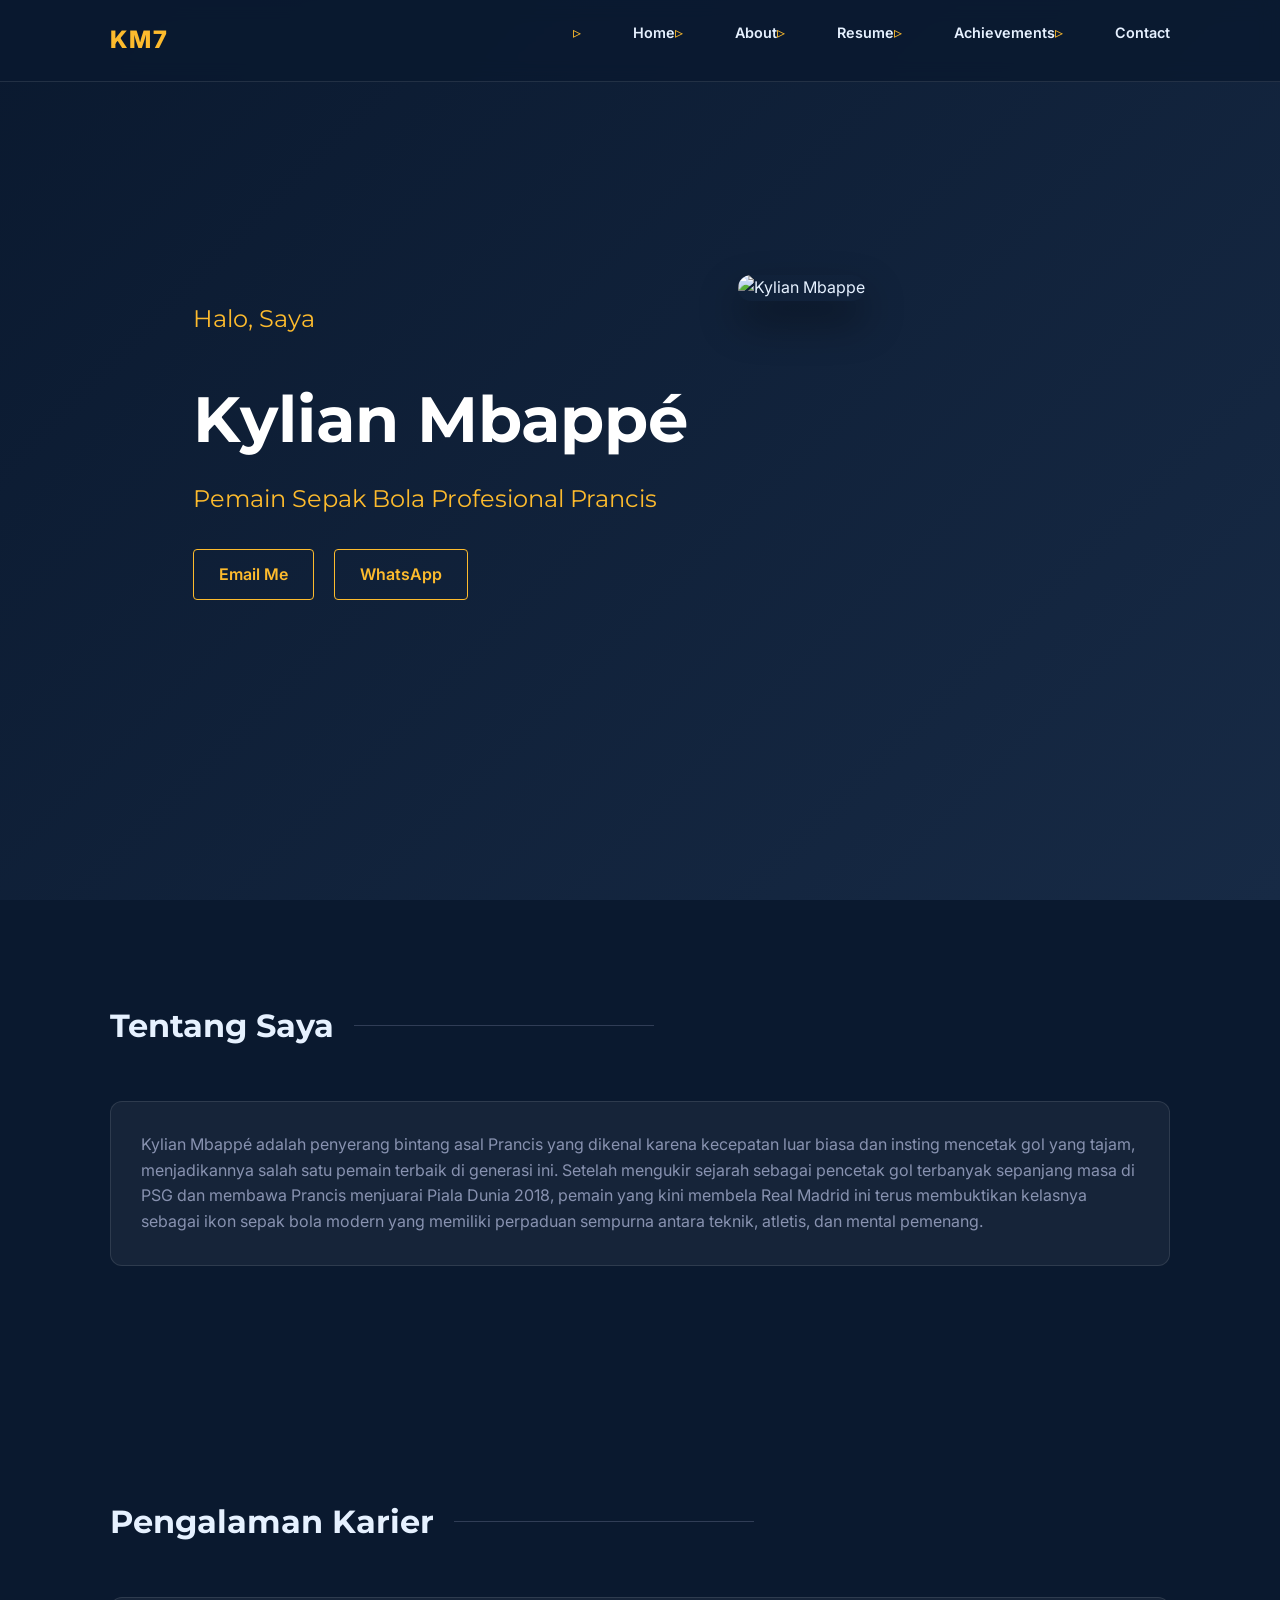
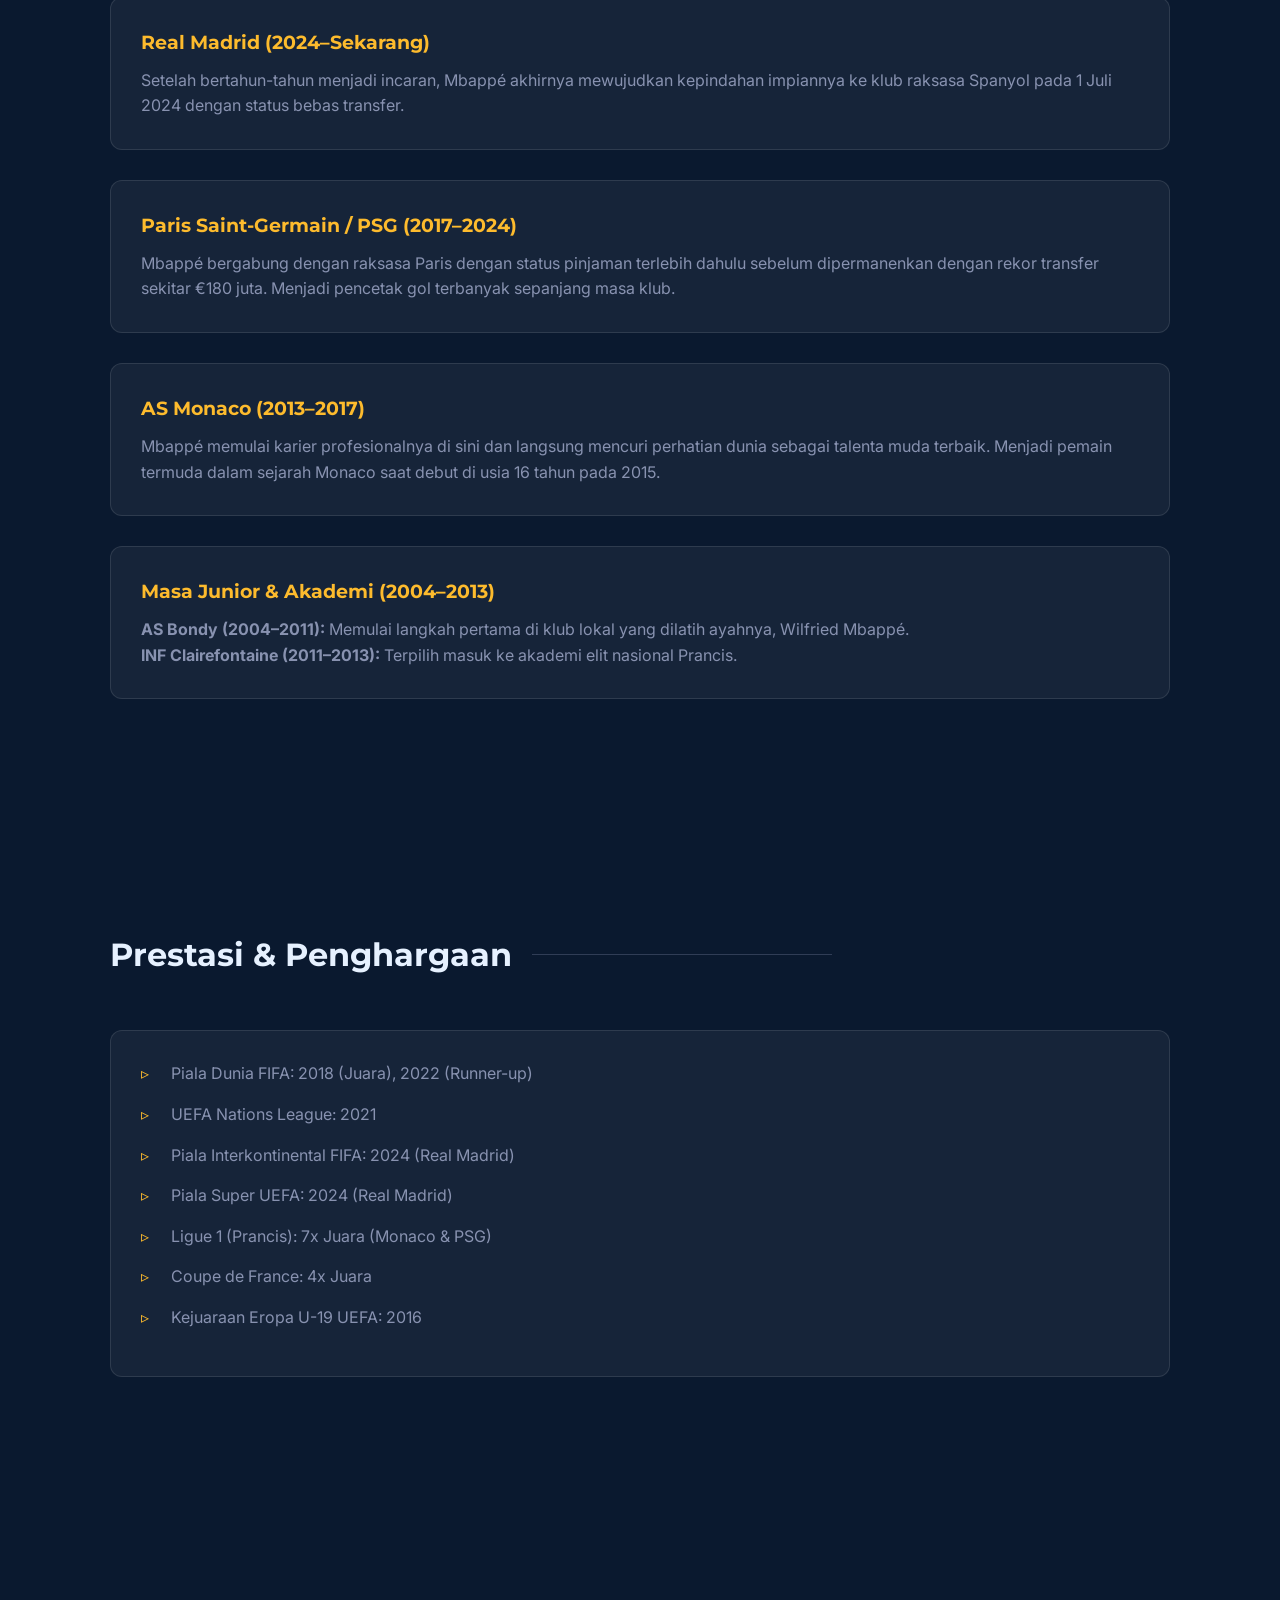
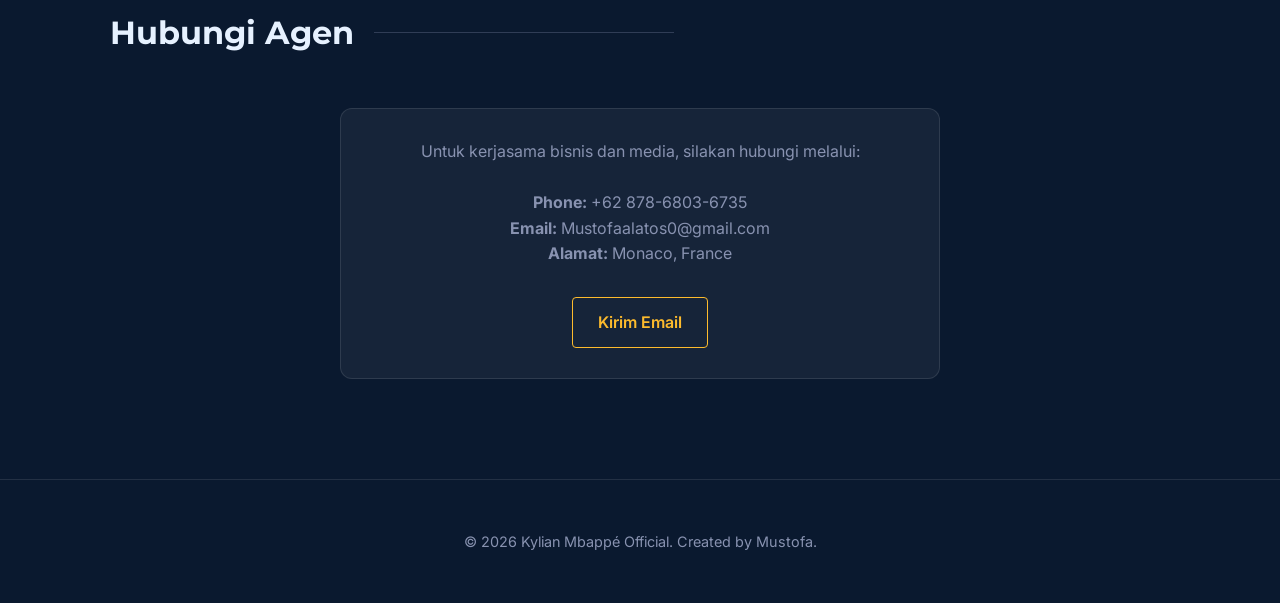
==== index.html @ edf21de2 "Rename khusus website.html to index.html" ====
<!DOCTYPE html>
<html lang="id">
<head>
    <meta charset="utf-8">
    <meta name="viewport" content="width=device-width, initial-scale=1.0">
    <title>Kylian Mbappé | Portofolio Profesional</title>
    <link rel="icon" href="favicon.ico.ico">
    <link rel="stylesheet" type="text/css" href="style.css">
</head>
<body>
    
    <header>
        <div class="container">
            <nav>
                <a href="#" class="logo">KM7</a>
                <ul class="nav-links">
                    <li><a href="#Profile">Home</a></li>
                    <li><a href="#About">About</a></li>
                    <li><a href="#expereince">Resume</a></li>
                    <li><a href="#Achievment">Achievements</a></li>
                    <li><a href="#Contact">Contact</a></li>
                </ul>
            </nav>
        </div>
    </header>

    <main>
        <!-- Hero Section -->
        <section id="Profile" class="hero">
            <div class="container">
                <div class="hero-content">
                    <div class="hero-text">
                        <h2>Halo, Saya</h2>
                        <h1>Kylian Mbappé</h1>
                        <h2>Pemain Sepak Bola Profesional Prancis</h2>
                        <div class="btn-group">
                            <a href="javascript:void(0)" onclick="window.open('https://mail.google.com/mail/?view=cm&fs=1&to=mustofaalatos0@gmail.com');" class="tombol">Email Me</a>
                            <a href="javascript:void(0)" onclick="window.open('https://wa.link/rdfdrp');" class="tombol">WhatsApp</a>
                        </div>
                    </div>
                    <div class="profile-img-container">
                        <img src="kylian-mbappe.jpeg" class="edit-foto" alt="Kylian Mbappe">
                    </div>
                </div>
            </div>
        </section>

        <!-- About Section -->
        <section id="About">
            <div class="container">
                <h2 class="section-title">Tentang Saya</h2>
                <div class="card">
                    <p>Kylian Mbappé adalah penyerang bintang asal Prancis yang dikenal karena kecepatan luar biasa dan insting mencetak gol yang tajam, menjadikannya salah satu pemain terbaik di generasi ini. Setelah mengukir sejarah sebagai pencetak gol terbanyak sepanjang masa di PSG dan membawa Prancis menjuarai Piala Dunia 2018, pemain yang kini membela Real Madrid ini terus membuktikan kelasnya sebagai ikon sepak bola modern yang memiliki perpaduan sempurna antara teknik, atletis, dan mental pemenang.</p>
                </div>
            </div>
        </section>

        <!-- Experience Section -->
        <section id="expereince">
            <div class="container">
                <h2 class="section-title">Pengalaman Karier</h2>
                
                <div class="card">
                    <h3>Real Madrid (2024–Sekarang)</h3>
                    <p>Setelah bertahun-tahun menjadi incaran, Mbappé akhirnya mewujudkan kepindahan impiannya ke klub raksasa Spanyol pada 1 Juli 2024 dengan status bebas transfer.</p>
                </div>

                <div class="card">
                    <h3>Paris Saint-Germain / PSG (2017–2024)</h3>
                    <p>Mbappé bergabung dengan raksasa Paris dengan status pinjaman terlebih dahulu sebelum dipermanenkan dengan rekor transfer sekitar €180 juta. Menjadi pencetak gol terbanyak sepanjang masa klub.</p>
                </div>

                <div class="card">
                    <h3>AS Monaco (2013–2017)</h3>
                    <p>Mbappé memulai karier profesionalnya di sini dan langsung mencuri perhatian dunia sebagai talenta muda terbaik. Menjadi pemain termuda dalam sejarah Monaco saat debut di usia 16 tahun pada 2015.</p>
                </div>

                <div class="card">
                    <h3>Masa Junior & Akademi (2004–2013)</h3>
                    <p><strong>AS Bondy (2004–2011):</strong> Memulai langkah pertama di klub lokal yang dilatih ayahnya, Wilfried Mbappé.<br>
                    <strong>INF Clairefontaine (2011–2013):</strong> Terpilih masuk ke akademi elit nasional Prancis.</p>
                </div>
            </div>
        </section>

        <!-- Achievement Section -->
        <section id="Achievment">
            <div class="container">
                <h2 class="section-title">Prestasi & Penghargaan</h2>
                <div class="card">
                    <ul>
                        <li>Piala Dunia FIFA: 2018 (Juara), 2022 (Runner-up)</li>
                        <li>UEFA Nations League: 2021</li>
                        <li>Piala Interkontinental FIFA: 2024 (Real Madrid)</li>
                        <li>Piala Super UEFA: 2024 (Real Madrid)</li>
                        <li>Ligue 1 (Prancis): 7x Juara (Monaco & PSG)</li>
                        <li>Coupe de France: 4x Juara</li>
                        <li>Kejuaraan Eropa U-19 UEFA: 2016</li>
                    </ul>
                </div>
            </div>
        </section>

        <!-- Contact Section -->
        <section id="Contact">
            <div class="container">
                <h2 class="section-title">Hubungi Agen</h2>
                <div class="card" style="max-width: 600px; margin: 0 auto; text-align: center;">
                    <p>Untuk kerjasama bisnis dan media, silakan hubungi melalui:</p>
                    <br>
                    <p><strong>Phone:</strong> +62 878-6803-6735</p>
                    <p><strong>Email:</strong> Mustofaalatos0@gmail.com</p>
                    <p><strong>Alamat:</strong> Monaco, France</p>
                    <div class="btn-group" style="justify-content: center;">
                        <a href="javascript:void(0)" onclick="window.open('https://mail.google.com/mail/?view=cm&fs=1&to=mustofaalatos0@gmail.com');" class="tombol">Kirim Email</a>
                    </div>
                </div>
            </div>
        </section>
    </main>

    <footer>
        <div class="container">
            <p>&copy; 2026 Kylian Mbappé Official. Created by Mustofa.</p>
        </div>
    </footer>

</body>
</html>
---- style.css ----
@import url('https://fonts.googleapis.com/css2?family=Inter:wght@300;400;600;700&family=Montserrat:wght@700;800&display=swap');

:root {
    --primary: #0a192f;
    --secondary: #172a45;
    --accent: #fdbb2d;
    --text-primary: #e6f1ff;
    --text-secondary: #8892b0;
    --white: #ffffff;
    --glass: rgba(255, 255, 255, 0.05);
    --glass-border: rgba(255, 255, 255, 0.1);
    --transition: all 0.3s cubic-bezier(0.645, 0.045, 0.355, 1);
}

* {
    margin: 0;
    padding: 0;
    box-sizing: border-box;
}

html {
    scroll-behavior: smooth;
}

body {
    font-family: 'Inter', sans-serif;
    background-color: var(--primary);
    color: var(--text-primary);
    line-height: 1.6;
    overflow-x: hidden;
}

h1, h2, h3 {
    font-family: 'Montserrat', sans-serif;
    font-weight: 700;
}

/* Layout */
.container {
    max-width: 1100px;
    margin: 0 auto;
    padding: 0 20px;
}

section {
    padding: 100px 0;
}

/* Header & Nav */
header {
    position: fixed;
    top: 0;
    width: 100%;
    z-index: 1000;
    background: rgba(10, 25, 47, 0.85);
    backdrop-filter: blur(10px);
    border-bottom: 1px solid var(--glass-border);
    padding: 20px 0;
    transition: var(--transition);
}

nav {
    display: flex;
    justify-content: space-between;
    align-items: center;
}

.logo {
    font-size: 1.5rem;
    font-weight: 800;
    color: var(--accent);
    text-decoration: none;
    text-transform: uppercase;
    letter-spacing: 2px;
}

.nav-links {
    display: flex;
    list-style: none;
}

.nav-links a {
    color: var(--text-primary);
    text-decoration: none;
    margin-left: 30px;
    font-weight: 600;
    font-size: 0.9rem;
    transition: var(--transition);
}

.nav-links a:hover {
    color: var(--accent);
}

/* Hero Section */
.hero {
    height: 100vh;
    display: flex;
    align-items: center;
    background: linear-gradient(135deg, var(--primary) 0%, var(--secondary) 100%);
    position: relative;
}

.hero-content {
    display: flex;
    align-items: center;
    gap: 50px;
}

.hero-text h1 {
    font-size: 4rem;
    margin-bottom: 10px;
    color: var(--white);
}

.hero-text h2 {
    font-size: 1.5rem;
    color: var(--accent);
    margin-bottom: 30px;
    font-weight: 400;
}

.profile-img-container {
    position: relative;
    width: 350px;
    height: 350px;
}

.profile-img-container::before {
    content: '';
    position: absolute;
    top: 20px;
    left: 20px;
    right: -20px;
    bottom: -20px;
    border: 2px solid var(--accent);
    border-radius: 20px;
    z-index: -1;
    transition: var(--transition);
}

.profile-img-container:hover::before {
    top: 10px;
    left: 10px;
}

.edit-foto {
    width: 100%;
    height: 100%;
    object-fit: cover;
    border-radius: 20px;
    box-shadow: 0 20px 40px rgba(0,0,0,0.4);
}

/* Sections */
.section-title {
    font-size: 2rem;
    margin-bottom: 50px;
    display: flex;
    align-items: center;
    gap: 20px;
}

.section-title::after {
    content: '';
    display: block;
    width: 300px;
    height: 1px;
    background: var(--text-secondary);
    opacity: 0.3;
}

/* Cards */
.card {
    background: var(--glass);
    border: 1px solid var(--glass-border);
    padding: 30px;
    border-radius: 12px;
    margin-bottom: 30px;
    transition: var(--transition);
}

.card:hover {
    transform: translateY(-5px);
    border-color: var(--accent);
}

.card h3 {
    color: var(--accent);
    margin-bottom: 10px;
}

.card p {
    color: var(--text-secondary);
}

/* Buttons */
.btn-group {
    display: flex;
    gap: 20px;
    margin-top: 30px;
}

.tombol {
    padding: 12px 25px;
    border: 1px solid var(--accent);
    background: transparent;
    color: var(--accent);
    border-radius: 4px;
    font-weight: 600;
    cursor: pointer;
    text-decoration: none;
    transition: var(--transition);
}

.tombol:hover {
    background: rgba(253, 187, 45, 0.1);
}

/* List styles */
ul {
    list-style: none;
}

li {
    position: relative;
    padding-left: 30px;
    margin-bottom: 15px;
    color: var(--text-secondary);
}

li::before {
    content: '▹';
    position: absolute;
    left: 0;
    color: var(--accent);
}

/* Footer */
footer {
    text-align: center;
    padding: 50px 0;
    border-top: 1px solid var(--glass-border);
    color: var(--text-secondary);
    font-size: 0.9rem;
}

/* Responsive */
@media (max-width: 992px) {
    .hero-content {
        flex-direction: column-reverse;
        text-align: center;
    }
    .hero-text h1 {
        font-size: 3rem;
    }
    .section-title::after {
        width: 100px;
    }
}

@media (max-width: 768px) {
    .nav-links {
        display: none;
    }
    .profile-img-container {
        width: 250px;
        height: 250px;
    }
}
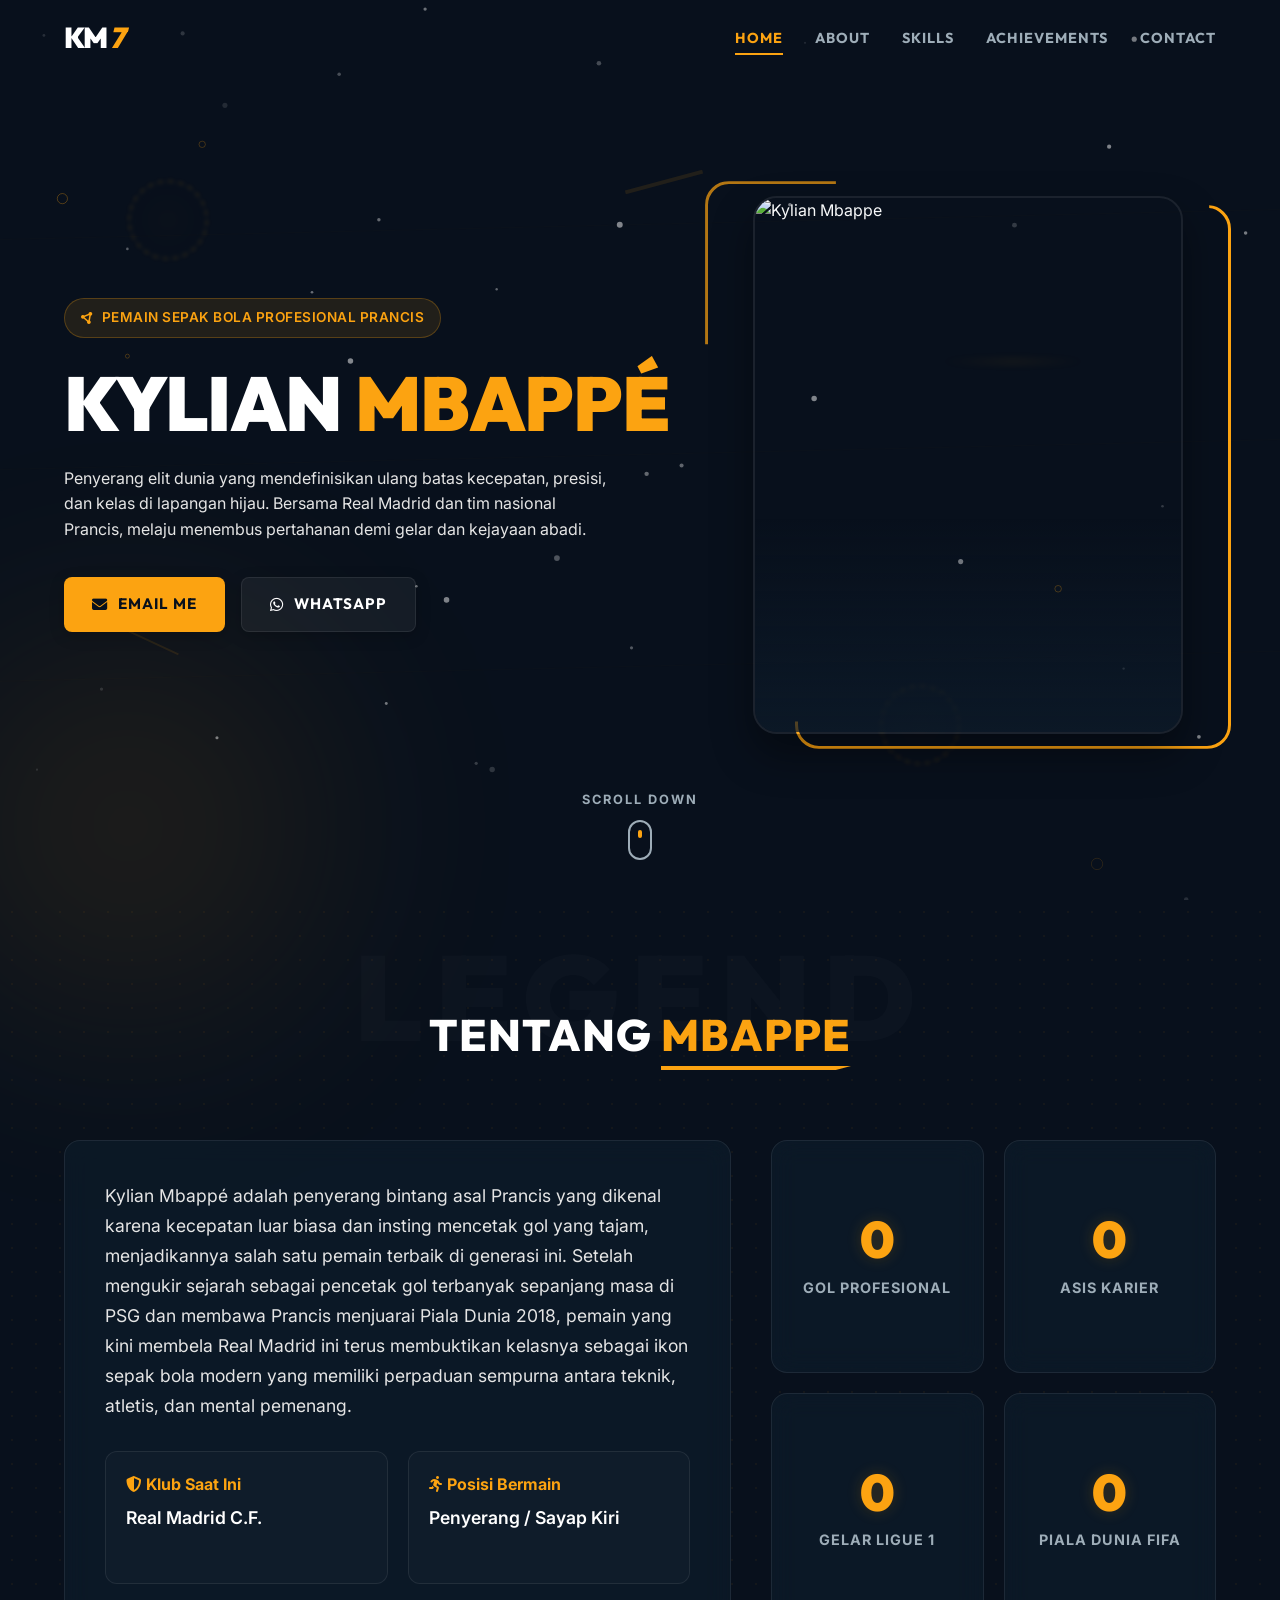
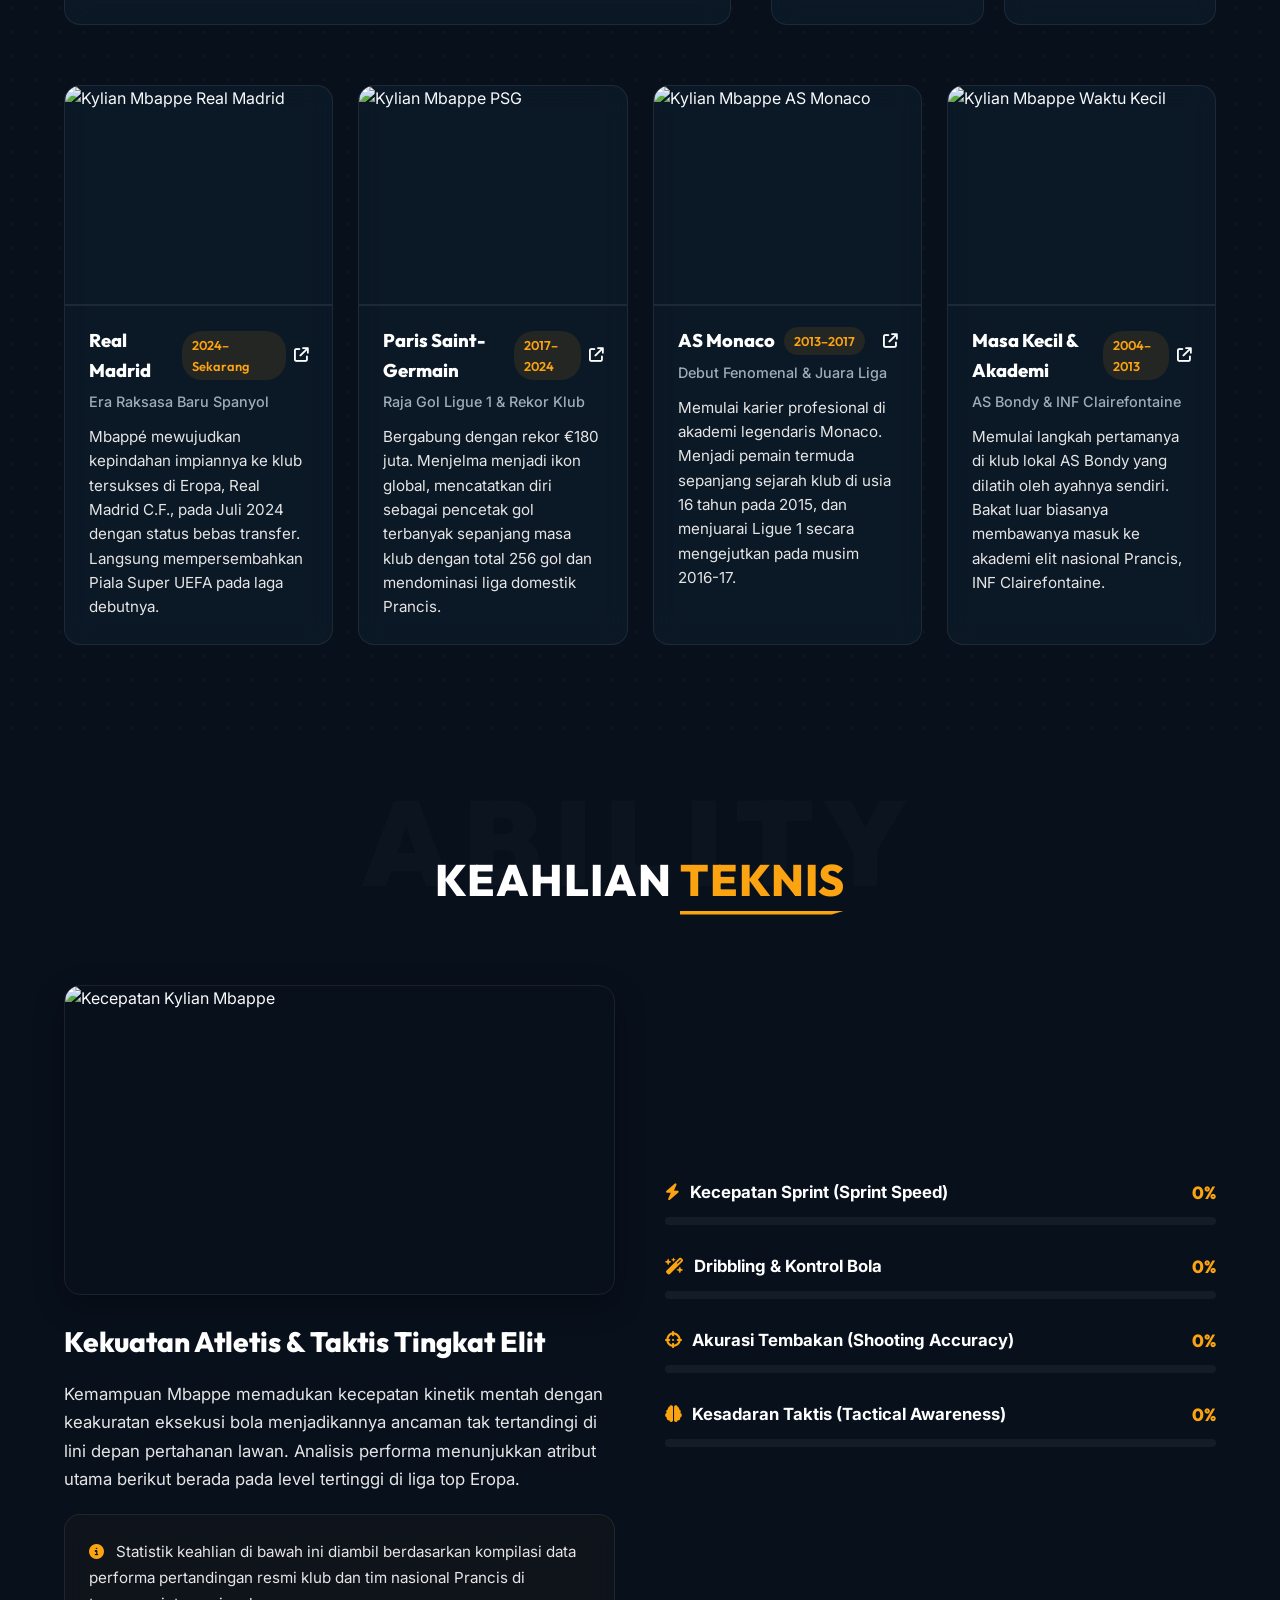
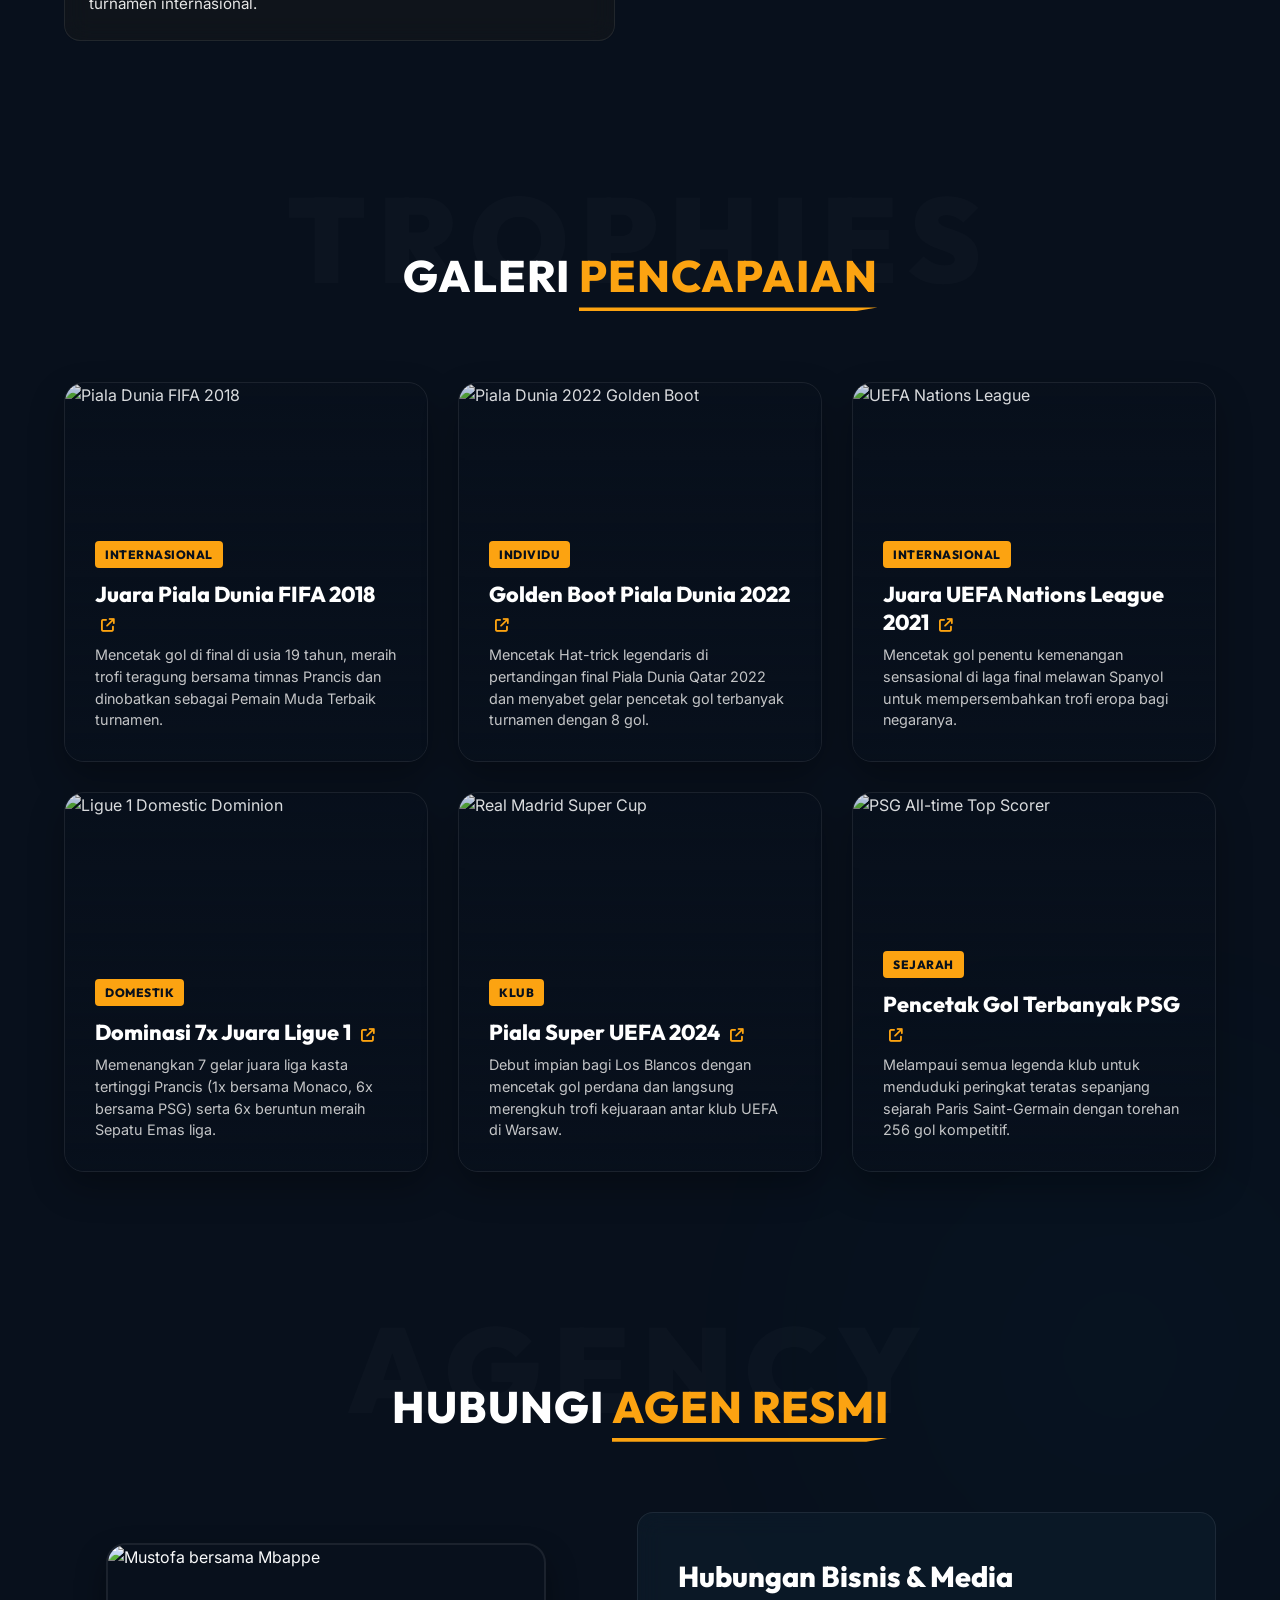
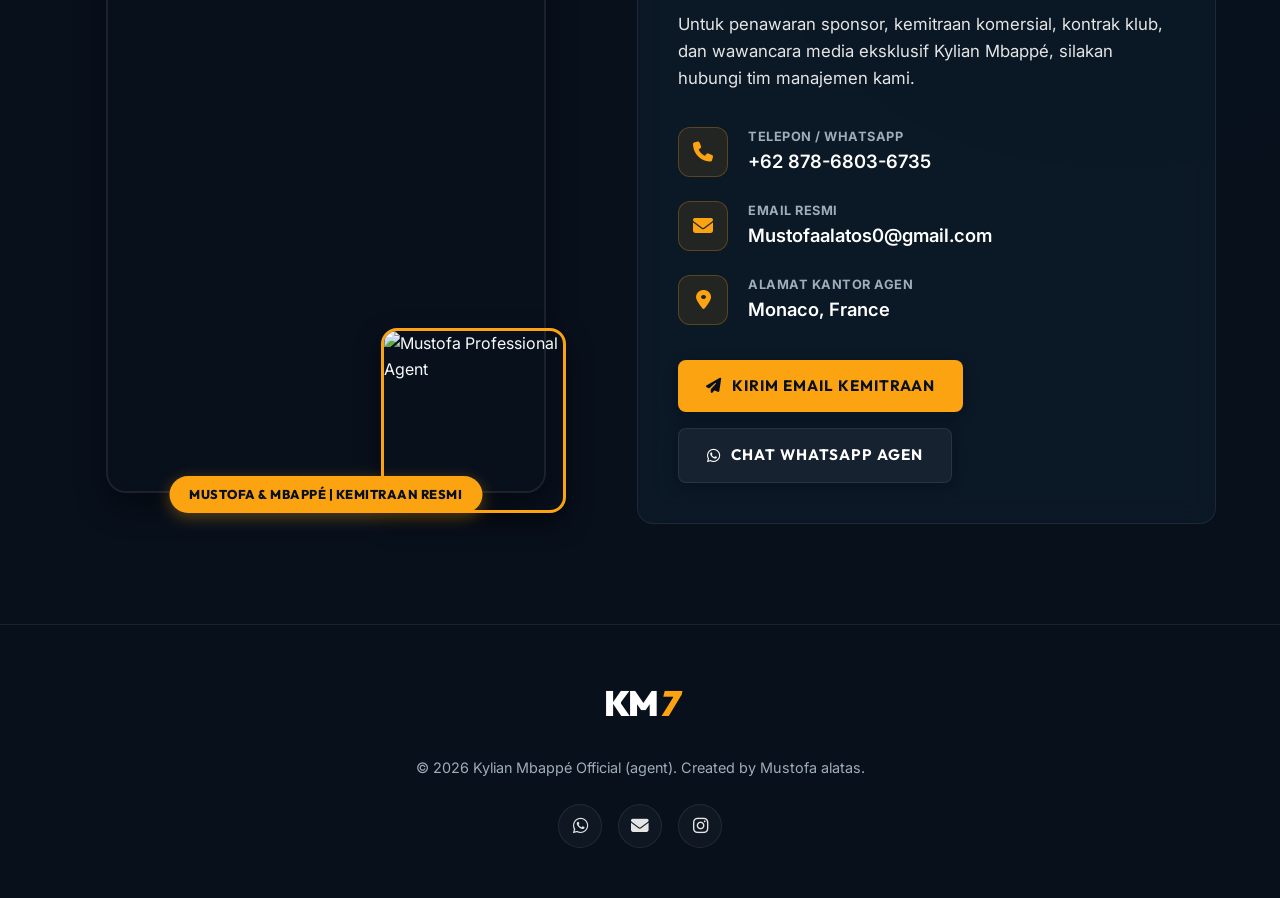
==== commit 9e7715a0: "Update index.html" ====
--- a/index.html
+++ b/index.html
@@ -3,20 +3,1648 @@
 <head>
     <meta charset="utf-8">
     <meta name="viewport" content="width=device-width, initial-scale=1.0">
-    <title>Kylian Mbappé | Portofolio Profesional</title>
-    <link rel="icon" href="favicon.ico.ico">
-    <link rel="stylesheet" type="text/css" href="style.css">
+    <title>Kylian Mbappé | Official Portfolio & Agency</title>
+    
+    <!-- Favicon -->
+    <link rel="icon" href="favicon.ico" type="image/x-icon">
+    
+    <!-- Google Fonts for Premium Sporty Typography -->
+    <link href="https://fonts.googleapis.com/css2?family=Inter:wght@300;400;500;600;700&family=Montserrat:wght@700;800;900&family=Outfit:wght@400;600;800;900&display=swap" rel="stylesheet">
+    
+    <!-- FontAwesome & Iconography CDNs -->
+    <link rel="stylesheet" href="https://cdnjs.cloudflare.com/ajax/libs/font-awesome/6.4.0/css/all.min.css">
+
+    <!-- Early Script Declaration to Prevent ReferenceError during DOM parsing -->
+    <script>
+        // --- Robust Image Fallback Mechanism (System Best Practice) ---
+        function fallbackImage(img, theme) {
+            img.onerror = null; // Prevent infinite loops
+            
+            // Premium Unsplash sports & football-themed replacements as fallbacks
+            const fallbacks = {
+                stadium: 'https://images.unsplash.com/photo-1508098682722-e99c43a406b2?q=80&w=600',
+                realmadrid: 'https://images.unsplash.com/photo-1522771739844-6a9f6d5f14af?q=80&w=600',
+                realmadrid2: 'https://images.unsplash.com/photo-1579952362874-46365c68ff0a?q=80&w=600',
+                psg: 'https://images.unsplash.com/photo-1543351611-58f69d7c1781?q=80&w=600',
+                psg2: 'https://images.unsplash.com/photo-1518063319789-7217e6706b04?q=80&w=600',
+                psg3: 'https://images.unsplash.com/photo-1622279457486-62dcc4a431d6?q=80&w=600',
+                monaco: 'https://images.unsplash.com/photo-1508098682722-e99c43a406b2?q=80&w=600', // Beautiful Stadium Lights
+                childhood: 'https://images.unsplash.com/photo-1516567727-4f219d36a374?q=80&w=600',
+                sprint: 'https://images.unsplash.com/photo-1461896836934-ffe607ba8211?q=80&w=600',
+                worldcup: 'https://images.unsplash.com/photo-1518152006812-edab29b069ac?q=80&w=600',
+                trophy: 'https://images.unsplash.com/photo-1578269174936-2709b5a8c0e3?q=80&w=600',
+                nationsleague: 'https://images.unsplash.com/photo-1486282424010-a400c2b29c59?q=80&w=600',
+                training_agent: 'https://images.unsplash.com/photo-1517649763962-0c623066013b?q=80&w=600',
+                agent_headshot: 'https://images.unsplash.com/photo-1560250097-0b93528c311a?q=80&w=600'
+            };
+            
+            img.src = fallbacks[theme] || 'https://images.unsplash.com/photo-1508098682722-e99c43a406b2?q=80&w=600';
+            img.style.objectFit = 'cover';
+        }
+    </script>
+    
+    <!-- Embedded Stylesheet (Combines style.css into Single File) -->
+    <style>
+        /* --- 1. DESIGN TOKENS & VARIABLES --- */
+        :root {
+            --primary: #0D1B2A;
+            --primary-light: #1B263B;
+            --primary-dark: #08101C;
+            --accent: #FCA311;
+            --accent-glow: rgba(252, 163, 17, 0.35);
+            --accent-hover: #E59500;
+            --white: #FFFFFF;
+            --text-primary: #F8F9FA;
+            --text-secondary: #E5E5E5;
+            --text-muted: #9EADB8;
+            --glass-bg: rgba(13, 27, 42, 0.75);
+            --glass-border: rgba(255, 255, 255, 0.08);
+            --font-display: 'Outfit', 'Montserrat', sans-serif;
+            --font-body: 'Inter', sans-serif;
+            --transition-smooth: all 0.4s cubic-bezier(0.16, 1, 0.3, 1);
+        }
+
+        /* --- 2. GLOBAL RESET & BASE STYLES --- */
+        * {
+            margin: 0;
+            padding: 0;
+            box-sizing: border-box;
+            outline: none;
+        }
+
+        html {
+            scroll-behavior: smooth;
+            font-size: 16px;
+            background-color: var(--primary-dark);
+            color: var(--text-primary);
+            font-family: var(--font-body);
+            overflow-x: hidden;
+        }
+
+        body {
+            position: relative;
+            min-height: 100vh;
+            line-height: 1.6;
+            overflow-x: hidden;
+        }
+
+        /* --- 3. PREMIUM DECORATIVE & BACKGROUND ELEMENTS --- */
+        /* Ambient Glowing Backgrounds */
+        .ambient-glow-1 {
+            position: absolute;
+            top: 10%;
+            left: -10%;
+            width: 40vw;
+            height: 40vw;
+            background: radial-gradient(circle, var(--accent-glow) 0%, rgba(13,27,42,0) 70%);
+            filter: blur(120px);
+            z-index: -2;
+            pointer-events: none;
+            opacity: 0.5;
+        }
+
+        .ambient-glow-2 {
+            position: absolute;
+            bottom: 15%;
+            right: -10%;
+            width: 45vw;
+            height: 45vw;
+            background: radial-gradient(circle, rgba(0, 119, 182, 0.15) 0%, rgba(13,27,42,0) 70%);
+            filter: blur(140px);
+            z-index: -2;
+            pointer-events: none;
+            opacity: 0.6;
+        }
+
+        /* Particle Canvas Cover */
+        #particle-canvas {
+            position: fixed;
+            top: 0;
+            left: 0;
+            width: 100%;
+            height: 100%;
+            z-index: -1;
+            pointer-events: none;
+        }
+
+        /* Custom Premium Scrollbar */
+        ::-webkit-scrollbar {
+            width: 8px;
+        }
+        ::-webkit-scrollbar-track {
+            background: var(--primary-dark);
+        }
+        ::-webkit-scrollbar-thumb {
+            background: var(--primary-light);
+            border-radius: 4px;
+            border: 2px solid var(--primary-dark);
+        }
+        ::-webkit-scrollbar-thumb:hover {
+            background: var(--accent);
+        }
+
+        /* Containers & Base Layout */
+        .container {
+            width: 100%;
+            max-width: 1200px;
+            margin: 0 auto;
+            padding: 0 24px;
+        }
+
+        section {
+            padding: 100px 0;
+            position: relative;
+            z-index: 1;
+        }
+
+        /* Heading Styles */
+        .section-header {
+            position: relative;
+            margin-bottom: 70px;
+            text-align: center;
+        }
+
+        .section-title-bg {
+            position: absolute;
+            top: 50%;
+            left: 50%;
+            transform: translate(-50%, -70%);
+            font-family: var(--font-display);
+            font-size: clamp(3rem, 10vw, 7.5rem);
+            font-weight: 900;
+            color: rgba(255, 255, 255, 0.02);
+            letter-spacing: 12px;
+            text-transform: uppercase;
+            white-space: nowrap;
+            user-select: none;
+            z-index: -1;
+        }
+
+        .section-title {
+            font-family: var(--font-display);
+            font-size: clamp(2rem, 4vw, 2.75rem);
+            font-weight: 800;
+            text-transform: uppercase;
+            letter-spacing: 1px;
+            color: var(--white);
+            display: inline-block;
+        }
+
+        .section-title span {
+            color: var(--accent);
+            position: relative;
+        }
+
+        .section-title span::after {
+            content: '';
+            position: absolute;
+            bottom: -8px;
+            left: 0;
+            width: 100%;
+            height: 4px;
+            background: var(--accent);
+            clip-path: polygon(0 0, 100% 0, 92% 100%, 0 100%);
+        }
+
+        /* Card Styles */
+        .card {
+            background: var(--glass-bg);
+            border: 1px solid var(--glass-border);
+            border-radius: 16px;
+            backdrop-filter: blur(12px);
+            -webkit-backdrop-filter: blur(12px);
+            transition: var(--transition-smooth);
+        }
+
+        /* Buttons (Premium Sporty Look) */
+        .btn-group {
+            display: flex;
+            gap: 16px;
+            flex-wrap: wrap;
+            margin-top: 30px;
+        }
+
+        .tombol {
+            display: inline-flex;
+            align-items: center;
+            justify-content: center;
+            gap: 10px;
+            padding: 14px 28px;
+            font-family: var(--font-display);
+            font-size: 0.95rem;
+            font-weight: 700;
+            text-transform: uppercase;
+            text-decoration: none;
+            border-radius: 8px;
+            transition: var(--transition-smooth);
+            cursor: pointer;
+            position: relative;
+            overflow: hidden;
+            letter-spacing: 1px;
+        }
+
+        .tombol-primary {
+            background: var(--accent);
+            color: var(--primary-dark);
+            box-shadow: 0 4px 15px rgba(252, 163, 17, 0.3);
+            border: none;
+        }
+
+        .tombol-primary:hover {
+            background: var(--accent-hover);
+            transform: translateY(-3px);
+            box-shadow: 0 6px 20px rgba(252, 163, 17, 0.5);
+        }
+
+        .tombol-secondary {
+            background: rgba(255, 255, 255, 0.05);
+            color: var(--white);
+            border: 1px solid var(--glass-border);
+        }
+
+        .tombol-secondary:hover {
+            background: rgba(255, 255, 255, 0.1);
+            border-color: var(--accent);
+            transform: translateY(-3px);
+            color: var(--accent);
+            box-shadow: 0 4px 15px rgba(252, 163, 17, 0.15);
+        }
+
+        /* --- 4. HEADER NAVIGATION --- */
+        header {
+            position: fixed;
+            top: 0;
+            left: 0;
+            width: 100%;
+            z-index: 1000;
+            transition: var(--transition-smooth);
+            background: transparent;
+            border-bottom: 1px solid transparent;
+        }
+
+        header.scrolled {
+            background: rgba(8, 16, 28, 0.9);
+            border-bottom: 1px solid var(--glass-border);
+            backdrop-filter: blur(12px);
+            -webkit-backdrop-filter: blur(12px);
+            padding: 8px 0;
+        }
+
+        nav {
+            display: flex;
+            justify-content: space-between;
+            align-items: center;
+            height: 75px;
+        }
+
+        .logo {
+            font-family: var(--font-display);
+            font-size: 1.8rem;
+            font-weight: 900;
+            color: var(--white);
+            text-decoration: none;
+            letter-spacing: -1px;
+            display: flex;
+            align-items: center;
+        }
+
+        .logo span {
+            color: var(--accent);
+            font-style: italic;
+            margin-left: 2px;
+        }
+
+        .nav-links {
+            display: flex;
+            list-style: none;
+            gap: 32px;
+        }
+
+        .nav-links a {
+            font-family: var(--font-display);
+            font-size: 0.9rem;
+            font-weight: 700;
+            text-transform: uppercase;
+            color: var(--text-muted);
+            text-decoration: none;
+            letter-spacing: 1px;
+            transition: var(--transition-smooth);
+            position: relative;
+            padding: 8px 0;
+        }
+
+        .nav-links a:hover,
+        .nav-links a.active {
+            color: var(--accent);
+        }
+
+        .nav-links a::after {
+            content: '';
+            position: absolute;
+            bottom: 0;
+            left: 0;
+            width: 0;
+            height: 2px;
+            background: var(--accent);
+            transition: var(--transition-smooth);
+        }
+
+        .nav-links a:hover::after,
+        .nav-links a.active::after {
+            width: 100%;
+        }
+
+        /* Hamburger Toggle for Mobile */
+        .hamburger {
+            display: none;
+            background: none;
+            border: none;
+            cursor: pointer;
+            flex-direction: column;
+            gap: 6px;
+            z-index: 1100;
+        }
+
+        .hamburger span {
+            display: block;
+            width: 25px;
+            height: 3px;
+            background: var(--white);
+            border-radius: 2px;
+            transition: var(--transition-smooth);
+        }
+
+        /* Hamburger Animation */
+        .hamburger.active span:nth-child(1) {
+            transform: translateY(9px) rotate(45deg);
+            background: var(--accent);
+        }
+        .hamburger.active span:nth-child(2) {
+            opacity: 0;
+        }
+        .hamburger.active span:nth-child(3) {
+            transform: translateY(-9px) rotate(-45deg);
+            background: var(--accent);
+        }
+
+        /* --- 5. HERO SECTION --- */
+        .hero {
+            min-height: 100vh;
+            display: flex;
+            align-items: center;
+            padding-top: 130px;
+            overflow: hidden;
+        }
+
+        .hero-content {
+            display: grid;
+            grid-template-columns: 1.1fr 0.9fr;
+            gap: 50px;
+            align-items: center;
+        }
+
+        .hero-text {
+            position: relative;
+            z-index: 2;
+        }
+
+        .hero-tag {
+            display: inline-flex;
+            align-items: center;
+            gap: 8px;
+            background: rgba(252, 163, 17, 0.1);
+            border: 1px solid rgba(252, 163, 17, 0.25);
+            color: var(--accent);
+            padding: 8px 16px;
+            border-radius: 30px;
+            font-size: 0.85rem;
+            font-weight: 600;
+            margin-bottom: 24px;
+            text-transform: uppercase;
+            letter-spacing: 0.5px;
+        }
+
+        .hero-tag i {
+            font-size: 0.75rem;
+            animation: pulse 2s infinite;
+        }
+
+        .hero h2 {
+            font-family: var(--font-display);
+            font-size: clamp(1.5rem, 3vw, 2.5rem);
+            font-weight: 700;
+            color: var(--white);
+            margin-bottom: 5px;
+        }
+
+        .hero h1 {
+            font-family: var(--font-display);
+            font-size: clamp(2.5rem, 6vw, 4.75rem);
+            font-weight: 900;
+            line-height: 1.1;
+            text-transform: uppercase;
+            letter-spacing: -1px;
+            color: var(--white);
+            margin-bottom: 20px;
+        }
+
+        .hero h1 span {
+            color: var(--accent);
+            position: relative;
+            display: inline-block;
+        }
+
+        .hero p {
+            font-size: clamp(1rem, 1.2vw, 1.15rem);
+            color: var(--text-secondary);
+            max-width: 550px;
+            margin-bottom: 35px;
+        }
+
+        /* Hero Image Container with Frame & Accents */
+        .hero-img-area {
+            position: relative;
+            display: flex;
+            justify-content: center;
+            align-items: center;
+        }
+
+        .profile-img-container {
+            width: 100%;
+            max-width: 430px;
+            aspect-ratio: 4/5;
+            position: relative;
+            border-radius: 24px;
+            overflow: hidden;
+            box-shadow: 0 20px 40px rgba(0, 0, 0, 0.4);
+            border: 2px solid var(--glass-border);
+            z-index: 2;
+        }
+
+        .profile-img-container::before {
+            content: '';
+            position: absolute;
+            inset: 0;
+            background: linear-gradient(to top, rgba(13, 27, 42, 0.75) 0%, rgba(13, 27, 42, 0) 40%);
+            z-index: 1;
+            pointer-events: none;
+        }
+
+        .edit-foto {
+            width: 100%;
+            height: 100%;
+            object-fit: cover;
+            transition: var(--transition-smooth);
+        }
+
+        /* Premium geometric border frames */
+        .hero-img-area::after {
+            content: '';
+            position: absolute;
+            bottom: -15px;
+            right: -15px;
+            width: 100%;
+            max-width: 430px;
+            aspect-ratio: 4/5;
+            border: 3px solid var(--accent);
+            border-radius: 24px;
+            z-index: 1;
+            pointer-events: none;
+            clip-path: polygon(70% 100%, 100% 100%, 100% 70%, 100% 0, 95% 0, 95% 95%, 0 95%, 0 100%);
+        }
+
+        .hero-img-area::before {
+            content: '';
+            position: absolute;
+            top: -15px;
+            left: -15px;
+            width: 100%;
+            max-width: 430px;
+            aspect-ratio: 4/5;
+            border: 3px solid var(--accent);
+            border-radius: 24px;
+            z-index: 1;
+            pointer-events: none;
+            clip-path: polygon(0 0, 30% 0, 30% 5%, 5% 5%, 5% 30%, 0 30%);
+            opacity: 0.7;
+        }
+
+        /* Abstract Motion Shapes */
+        .motion-shape {
+            position: absolute;
+            background: var(--accent);
+            opacity: 0.1;
+            z-index: 1;
+            pointer-events: none;
+        }
+
+        .motion-shape-1 {
+            width: 80px;
+            height: 4px;
+            top: 20%;
+            right: 45%;
+            transform: rotate(-15deg);
+        }
+
+        .motion-shape-2 {
+            width: 120px;
+            height: 2px;
+            bottom: 30%;
+            left: 5%;
+            transform: rotate(25deg);
+        }
+
+        /* Scroll Down Indicator Mouse */
+        .scroll-indicator {
+            position: absolute;
+            bottom: 40px;
+            left: 50%;
+            transform: translateX(-50%);
+            display: flex;
+            flex-direction: column;
+            align-items: center;
+            gap: 10px;
+            text-decoration: none;
+            color: var(--text-muted);
+            font-size: 0.8rem;
+            font-weight: 700;
+            text-transform: uppercase;
+            letter-spacing: 2px;
+            transition: var(--transition-smooth);
+            z-index: 10;
+        }
+
+        .scroll-indicator:hover {
+            color: var(--accent);
+        }
+
+        .scroll-indicator-mouse {
+            width: 24px;
+            height: 40px;
+            border: 2px solid var(--text-muted);
+            border-radius: 12px;
+            display: flex;
+            justify-content: center;
+            padding-top: 8px;
+        }
+
+        .scroll-indicator-wheel {
+            width: 4px;
+            height: 8px;
+            background: var(--accent);
+            border-radius: 2px;
+            animation: scroll-wheel 1.6s infinite;
+        }
+
+        /* --- 6. ABOUT SECTION & STATS --- */
+        .about-grid {
+            display: grid;
+            grid-template-columns: 1.2fr 0.8fr;
+            gap: 40px;
+            align-items: stretch;
+        }
+
+        .about-text {
+            padding: 40px;
+            display: flex;
+            flex-direction: column;
+            justify-content: space-between;
+        }
+
+        .about-text p {
+            font-size: 1.1rem;
+            color: var(--text-secondary);
+            line-height: 1.7;
+            margin-bottom: 30px;
+        }
+
+        .career-timeline {
+            display: grid;
+            grid-template-columns: 1fr 1fr;
+            gap: 20px;
+        }
+
+        .career-timeline .stat-box {
+            background: rgba(255, 255, 255, 0.02);
+            border: 1px solid var(--glass-border);
+            border-radius: 12px;
+            transition: var(--transition-smooth);
+        }
+
+        .career-timeline .stat-box:hover {
+            border-color: rgba(252, 163, 17, 0.3);
+            background: rgba(252, 163, 17, 0.01);
+            transform: translateY(-2px);
+        }
+
+        /* Stats Block */
+        .stats-container {
+            display: grid;
+            grid-template-columns: 1fr 1fr;
+            gap: 20px;
+        }
+
+        .stats-container .stat-box {
+            background: var(--glass-bg);
+            border: 1px solid var(--glass-border);
+            border-radius: 16px;
+            padding: 30px 20px;
+            text-align: center;
+            display: flex;
+            flex-direction: column;
+            justify-content: center;
+            align-items: center;
+            transition: var(--transition-smooth);
+            backdrop-filter: blur(12px);
+            -webkit-backdrop-filter: blur(12px);
+        }
+
+        .stats-container .stat-box:hover {
+            border-color: var(--accent);
+            transform: translateY(-5px);
+            box-shadow: 0 10px 25px rgba(252, 163, 17, 0.1);
+        }
+
+        .stat-num {
+            font-family: var(--font-display);
+            font-size: clamp(2rem, 4vw, 3.25rem);
+            font-weight: 900;
+            color: var(--accent);
+            line-height: 1;
+            margin-bottom: 10px;
+            text-shadow: 0 0 15px rgba(252, 163, 17, 0.2);
+        }
+
+        .stat-label {
+            font-size: 0.9rem;
+            font-weight: 700;
+            color: var(--text-muted);
+            text-transform: uppercase;
+            letter-spacing: 1px;
+        }
+
+        /* Career Path Specific Timeline Cards */
+        #experience-cards {
+            display: grid;
+            grid-template-columns: repeat(auto-fit, minmax(260px, 1fr));
+            gap: 25px;
+            margin-top: 50px;
+        }
+
+        .career-card {
+            padding: 0;
+            overflow: hidden;
+            display: flex;
+            flex-direction: column;
+            height: 100%;
+        }
+
+        .career-card-img {
+            width: 100%;
+            height: 220px; /* Ditingkatkan dari 180px agar bingkai foto lebih tinggi dan proporsional */
+            object-fit: cover;
+            object-position: center 15%; /* Mencegah kepala Mbappe terpotong dengan memfokuskan porsi atas foto */
+            border-bottom: 2px solid var(--glass-border);
+            transition: var(--transition-smooth);
+            /* Crisp rendering enhancements to prevent scales from blurring */
+            backface-visibility: hidden;
+            -webkit-backface-visibility: hidden;
+            transform: translateZ(0);
+        }
+
+        .career-card:hover .career-card-img {
+            transform: scale(1.05) translateZ(0);
+            border-color: var(--accent);
+        }
+
+        .career-card h3 {
+            font-family: var(--font-display);
+            font-size: 1.15rem;
+            font-weight: 800;
+            color: var(--white);
+            margin: 20px 24px 5px;
+            display: flex;
+            justify-content: space-between;
+            align-items: center;
+        }
+
+        .career-card h3 span {
+            font-size: 0.8rem;
+            color: var(--accent);
+            background: rgba(252, 163, 17, 0.1);
+            padding: 4px 10px;
+            border-radius: 20px;
+            font-weight: 600;
+        }
+
+        .career-card h4 {
+            font-size: 0.9rem;
+            color: var(--text-muted);
+            font-weight: 500;
+            margin: 0 24px 12px;
+        }
+
+        .career-card p {
+            font-size: 0.95rem;
+            color: var(--text-secondary);
+            margin: 0 24px 24px;
+            flex-grow: 1;
+        }
+
+        /* --- 7. SKILLS SECTION --- */
+        .skills-layout {
+            display: grid;
+            grid-template-columns: 1fr 1fr;
+            gap: 50px;
+            align-items: center;
+        }
+
+        .skills-intro h3 {
+            font-family: var(--font-display);
+            font-size: 1.75rem;
+            font-weight: 800;
+            color: var(--white);
+            margin: 25px 0 15px;
+        }
+
+        .skills-intro p {
+            font-size: 1.05rem;
+            color: var(--text-secondary);
+            line-height: 1.7;
+        }
+
+        /* Image Box inside Skills */
+        .skills-img-container {
+            width: 100%;
+            height: auto;
+            aspect-ratio: 16/9;
+            border-radius: 16px;
+            overflow: hidden;
+            border: 1px solid var(--glass-border);
+            box-shadow: 0 10px 30px rgba(0, 0, 0, 0.3);
+        }
+
+        .skills-img {
+            width: 100%;
+            height: 100%;
+            object-fit: cover;
+            object-position: center 15%; /* Mencegah kepala terpotong di bagian Keahlian */
+            transition: var(--transition-smooth);
+        }
+
+        .skills-img-container:hover .skills-img {
+            transform: scale(1.03);
+        }
+
+        /* Skill Item Bar Style */
+        .skills-visual-box {
+            display: flex;
+            flex-direction: column;
+            gap: 28px;
+        }
+
+        .skill-item {
+            width: 100%;
+        }
+
+        .skill-info {
+            display: flex;
+            justify-content: space-between;
+            margin-bottom: 10px;
+        }
+
+        .skill-name {
+            font-size: 1.05rem;
+            font-weight: 700;
+            color: var(--white);
+        }
+
+        .skill-val {
+            font-family: var(--font-display);
+            font-size: 1.1rem;
+            font-weight: 800;
+            color: var(--accent);
+        }
+
+        .skill-bar-container {
+            width: 100%;
+            height: 8px;
+            background: rgba(255, 255, 255, 0.05);
+            border-radius: 4px;
+            overflow: hidden;
+            position: relative;
+        }
+
+        .skill-bar-fill {
+            height: 100%;
+            width: 0%; /* Animated on scroll via JS */
+            background: linear-gradient(to right, var(--accent) 0%, #FFD166 100%);
+            border-radius: 4px;
+            box-shadow: 0 0 10px rgba(252, 163, 17, 0.5);
+            position: relative;
+        }
+
+        /* --- 8. ACHIEVEMENTS / PORTFOLIO --- */
+        .portfolio-grid {
+            display: grid;
+            grid-template-columns: repeat(auto-fill, minmax(340px, 1fr));
+            gap: 30px;
+        }
+
+        .portfolio-card {
+            position: relative;
+            height: 380px;
+            border-radius: 20px;
+            overflow: hidden;
+            box-shadow: 0 15px 35px rgba(0, 0, 0, 0.3);
+            border: 1px solid var(--glass-border);
+            cursor: pointer;
+            z-index: 1;
+        }
+
+        .portfolio-img {
+            width: 100%;
+            height: 100%;
+            object-fit: cover;
+            object-position: center 15%; /* Menjaga fokus wajah di galeri pencapaian */
+            transition: var(--transition-smooth);
+        }
+
+        .portfolio-overlay {
+            position: absolute;
+            inset: 0;
+            background: linear-gradient(to top, rgba(8, 16, 28, 0.95) 0%, rgba(8, 16, 28, 0.4) 60%, rgba(8, 16, 28, 0.1) 100%);
+            padding: 30px;
+            display: flex;
+            flex-direction: column;
+            justify-content: flex-end;
+            transition: var(--transition-smooth);
+            z-index: 2;
+        }
+
+        .portfolio-tag {
+            align-self: flex-start;
+            background: var(--accent);
+            color: var(--primary-dark);
+            font-family: var(--font-display);
+            font-size: 0.75rem;
+            font-weight: 800;
+            text-transform: uppercase;
+            padding: 4px 10px;
+            border-radius: 4px;
+            margin-bottom: 12px;
+            letter-spacing: 0.5px;
+        }
+
+        .portfolio-card h3 {
+            font-family: var(--font-display);
+            font-size: 1.35rem;
+            font-weight: 800;
+            color: var(--white);
+            margin-bottom: 8px;
+            line-height: 1.3;
+            transition: var(--transition-smooth);
+        }
+
+        .portfolio-card p {
+            font-size: 0.9rem;
+            color: var(--text-secondary);
+            opacity: 0.85;
+            line-height: 1.5;
+            transform: translateY(0);
+            transition: var(--transition-smooth);
+        }
+
+        /* Portfolio hover states */
+        .portfolio-card:hover .portfolio-img {
+            transform: scale(1.08);
+        }
+
+        .portfolio-card:hover .portfolio-overlay {
+            background: linear-gradient(to top, rgba(8, 16, 28, 0.98) 0%, rgba(8, 16, 28, 0.6) 50%, rgba(8, 16, 28, 0.2) 100%);
+        }
+
+        .portfolio-card:hover h3 {
+            color: var(--accent);
+        }
+
+        .portfolio-card:hover {
+            box-shadow: 0 15px 35px rgba(252, 163, 17, 0.15);
+            border-color: var(--accent-glow);
+        }
+
+        /* --- 9. CONTACT & AGENT SECTION --- */
+        .agent-grid {
+            display: grid;
+            grid-template-columns: 0.95fr 1.05fr;
+            gap: 50px;
+            align-items: center;
+        }
+
+        /* Premium Agent Collage */
+        .agent-img-box {
+            position: relative;
+            display: flex;
+            justify-content: center;
+            align-items: center;
+            width: 100%;
+        }
+
+        .agency-collage {
+            position: relative;
+            width: 100%;
+            max-width: 440px;
+            aspect-ratio: 4/5;
+        }
+
+        .collage-main {
+            width: 100%;
+            height: 100%;
+            border-radius: 20px;
+            overflow: hidden;
+            box-shadow: 0 15px 30px rgba(0, 0, 0, 0.4);
+            border: 2px solid var(--glass-border);
+            position: relative;
+            z-index: 1;
+        }
+
+        .collage-main img {
+            width: 100%;
+            height: 100%;
+            object-fit: cover;
+        }
+
+        /* Overlay Inset Photo (Close-up of agent) */
+        .collage-inset {
+            position: absolute;
+            bottom: -20px;
+            right: -20px;
+            width: 42%;
+            aspect-ratio: 1/1;
+            border-radius: 16px;
+            overflow: hidden;
+            box-shadow: 0 10px 25px rgba(0, 0, 0, 0.5);
+            border: 3px solid var(--accent);
+            z-index: 3;
+        }
+
+        .collage-inset img {
+            width: 100%;
+            height: 100%;
+            object-fit: cover;
+        }
+
+        .agent-badge {
+            position: absolute;
+            bottom: -20px;
+            left: 50%;
+            transform: translateX(-50%);
+            background: var(--accent);
+            color: var(--primary-dark);
+            font-family: var(--font-display);
+            font-size: 0.8rem;
+            font-weight: 800;
+            text-transform: uppercase;
+            padding: 8px 20px;
+            border-radius: 30px;
+            white-space: nowrap;
+            box-shadow: 0 4px 15px rgba(252, 163, 17, 0.35);
+            z-index: 4;
+            letter-spacing: 0.5px;
+        }
+
+        /* Form / Contact Card Info */
+        .contact-card {
+            padding: 40px;
+        }
+
+        .contact-intro h3 {
+            font-family: var(--font-display);
+            font-size: 1.8rem;
+            font-weight: 800;
+            color: var(--white);
+            margin-bottom: 12px;
+        }
+
+        .contact-intro p {
+            font-size: 1.05rem;
+            color: var(--text-secondary);
+            margin-bottom: 35px;
+            line-height: 1.6;
+        }
+
+        .contact-info-list {
+            display: flex;
+            flex-direction: column;
+            gap: 24px;
+            margin-bottom: 35px;
+        }
+
+        .contact-info-item {
+            display: flex;
+            align-items: center;
+            gap: 20px;
+        }
+
+        .contact-icon-wrapper {
+            width: 50px;
+            height: 50px;
+            border-radius: 12px;
+            background: rgba(252, 163, 17, 0.1);
+            border: 1px solid rgba(252, 163, 17, 0.25);
+            display: flex;
+            align-items: center;
+            justify-content: center;
+            color: var(--accent);
+            font-size: 1.25rem;
+            flex-shrink: 0;
+            transition: var(--transition-smooth);
+        }
+
+        .contact-info-item:hover .contact-icon-wrapper {
+            background: var(--accent);
+            color: var(--primary-dark);
+            transform: scale(1.05);
+            box-shadow: 0 0 15px var(--accent-glow);
+        }
+
+        .contact-text-box {
+            display: flex;
+            flex-direction: column;
+        }
+
+        .contact-label {
+            font-size: 0.8rem;
+            font-weight: 700;
+            color: var(--text-muted);
+            text-transform: uppercase;
+            letter-spacing: 0.5px;
+        }
+
+        .contact-value {
+            font-size: 1.15rem;
+            font-weight: 600;
+            color: var(--white);
+            transition: var(--transition-smooth);
+        }
+
+        .contact-info-item:hover .contact-value {
+            color: var(--accent);
+        }
+
+        /* --- 10. FOOTER DESIGN --- */
+        footer {
+            background: var(--primary-dark);
+            border-top: 1px solid var(--glass-border);
+            padding: 50px 0;
+            position: relative;
+            z-index: 10;
+        }
+
+        .footer-content {
+            display: flex;
+            flex-direction: column;
+            align-items: center;
+            text-align: center;
+            gap: 25px;
+        }
+
+        .footer-logo {
+            font-family: var(--font-display);
+            font-size: 2.2rem;
+            font-weight: 900;
+            color: var(--white);
+            text-decoration: none;
+            letter-spacing: -1px;
+        }
+
+        .footer-logo span {
+            color: var(--accent);
+            font-style: italic;
+        }
+
+        .footer-text {
+            color: var(--text-muted);
+            font-size: 0.9rem;
+            max-width: 600px;
+            line-height: 1.6;
+        }
+
+        .footer-socials {
+            display: flex;
+            gap: 16px;
+        }
+
+        .social-link {
+            width: 44px;
+            height: 44px;
+            border-radius: 50%;
+            background: rgba(255, 255, 255, 0.03);
+            border: 1px solid var(--glass-border);
+            display: flex;
+            align-items: center;
+            justify-content: center;
+            color: var(--text-secondary);
+            font-size: 1.1rem;
+            text-decoration: none;
+            transition: var(--transition-smooth);
+        }
+
+        .social-link:hover {
+            background: var(--accent);
+            color: var(--primary-dark);
+            border-color: var(--accent);
+            transform: translateY(-4px);
+            box-shadow: 0 5px 15px rgba(252, 163, 17, 0.3);
+        }
+
+        /* --- 11. ANIMATIONS & RESPONSIVE QUERY --- */
+        @keyframes scroll-wheel {
+            0% { transform: translateY(0); opacity: 1; }
+            50% { transform: translateY(12px); opacity: 0.3; }
+            100% { transform: translateY(0); opacity: 1; }
+        }
+
+        @keyframes pulse {
+            0% { transform: scale(1); opacity: 0.8; }
+            50% { transform: scale(1.2); opacity: 1; }
+            100% { transform: scale(1); opacity: 0.8; }
+        }
+
+        /* Tablet Responsive (max-width: 1024px) */
+        @media (max-width: 1024px) {
+            section {
+                padding: 80px 0;
+            }
+
+            .hero-content {
+                gap: 40px;
+            }
+
+            .about-grid {
+                grid-template-columns: 1fr;
+            }
+
+            .skills-layout {
+                grid-template-columns: 1fr;
+                gap: 40px;
+            }
+
+            .agent-grid {
+                grid-template-columns: 1fr;
+                gap: 60px;
+            }
+
+            .collage-main {
+                max-width: 400px;
+            }
+        }
+
+        /* Mobile Responsive (max-width: 768px) */
+        @media (max-width: 768px) {
+            .hamburger {
+                display: flex;
+            }
+
+            .nav-links {
+                position: fixed;
+                top: 0;
+                right: -100%;
+                width: 75%;
+                max-width: 320px;
+                height: 100vh;
+                background: rgba(8, 16, 28, 0.98);
+                backdrop-filter: blur(20px);
+                -webkit-backdrop-filter: blur(20px);
+                border-left: 1px solid var(--glass-border);
+                flex-direction: column;
+                justify-content: center;
+                align-items: center;
+                gap: 40px;
+                transition: var(--transition-smooth);
+                z-index: 1000;
+            }
+
+            .nav-links.active {
+                right: 0;
+            }
+
+            .hero-content {
+                grid-template-columns: 1fr;
+                text-align: center;
+                gap: 50px;
+            }
+
+            .hero-text {
+                display: flex;
+                flex-direction: column;
+                align-items: center;
+            }
+
+            .hero-text p {
+                text-align: center;
+            }
+
+            .hero-img-area {
+                order: -1; /* Image first on mobile */
+            }
+
+            .profile-img-container {
+                max-width: 330px;
+            }
+
+            .hero-img-area::before,
+            .hero-img-area::after {
+                max-width: 330px;
+            }
+
+            .about-text {
+                padding: 30px 20px;
+            }
+
+            .career-timeline {
+                grid-template-columns: 1fr;
+            }
+
+            .stats-container {
+                grid-template-columns: 1fr 1fr;
+            }
+
+            .contact-card {
+                padding: 30px 20px;
+            }
+
+            .collage-inset {
+                right: -10px;
+                bottom: -10px;
+            }
+        }
+
+        /* --- BUTTON RIPPLE & GLOW ENHANCEMENTS --- */
+        .tombol {
+            position: relative;
+            overflow: hidden;
+            border-radius: 8px;
+            box-shadow: 0 4px 15px rgba(0, 0, 0, 0.2);
+            transition: var(--transition-smooth);
+        }
+        .tombol::after {
+            content: '';
+            position: absolute;
+            top: 50%;
+            left: 50%;
+            width: 300%;
+            height: 300%;
+            background: rgba(255, 255, 255, 0.25);
+            border-radius: 50%;
+            transform: translate(-50%, -50%) scale(0);
+            transition: transform 0.6s ease-out;
+            pointer-events: none;
+            opacity: 0;
+        }
+        .tombol:active::after {
+            transform: translate(-50%, -50%) scale(1);
+            opacity: 1;
+            transition: 0s;
+        }
+        .tombol-primary:hover {
+            background: var(--accent-hover);
+            transform: translateY(-3px);
+            box-shadow: 0 8px 25px rgba(252, 163, 17, 0.6), 0 0 15px rgba(252, 163, 17, 0.4);
+        }
+        .tombol-secondary:hover {
+            background: rgba(255, 255, 255, 0.1);
+            border-color: var(--accent);
+            transform: translateY(-3px);
+            color: var(--accent);
+            box-shadow: 0 8px 25px rgba(252, 163, 17, 0.2);
+        }
+
+        /* --- LIGHTBOX MODAL --- */
+        .lightbox-modal {
+            display: none;
+            position: fixed;
+            z-index: 10000;
+            left: 0;
+            top: 0;
+            width: 100%;
+            height: 100%;
+            overflow: auto;
+            background-color: rgba(8, 16, 28, 0.95);
+            align-items: center;
+            justify-content: center;
+            flex-direction: column;
+            opacity: 0;
+            transition: opacity 0.4s ease;
+        }
+        .lightbox-modal.active {
+            display: flex;
+            opacity: 1;
+        }
+        .lightbox-content {
+            margin: auto;
+            display: block;
+            max-width: 85%;
+            max-height: 75%;
+            border-radius: 16px;
+            border: 2px solid var(--glass-border);
+            box-shadow: 0 10px 40px rgba(0,0,0,0.5);
+            transform: scale(0.9);
+            transition: transform 0.4s cubic-bezier(0.16, 1, 0.3, 1);
+        }
+        .lightbox-modal.active .lightbox-content {
+            transform: scale(1);
+        }
+        .lightbox-close {
+            position: absolute;
+            top: 30px;
+            right: 40px;
+            color: var(--text-secondary);
+            font-size: 40px;
+            font-weight: bold;
+            transition: var(--transition-smooth);
+            cursor: pointer;
+            z-index: 10001;
+        }
+        .lightbox-close:hover {
+            color: var(--accent);
+        }
+        .lightbox-caption {
+            margin: auto;
+            display: block;
+            width: 80%;
+            max-width: 700px;
+            text-align: center;
+            color: var(--text-primary);
+            padding: 10px 0;
+            font-family: var(--font-display);
+            font-weight: 700;
+            font-size: 1.2rem;
+        }
+
+        /* --- DYNAMIC DETAIL MODAL --- */
+        .detail-modal {
+            display: none;
+            position: fixed;
+            z-index: 9999;
+            left: 0;
+            top: 0;
+            width: 100%;
+            height: 100%;
+            overflow: auto;
+            background-color: rgba(8, 16, 28, 0.98);
+            backdrop-filter: blur(20px);
+            -webkit-backdrop-filter: blur(20px);
+            opacity: 0;
+            transition: opacity 0.4s ease;
+        }
+        .detail-modal.active {
+            display: block;
+            opacity: 1;
+        }
+        .detail-modal-wrapper {
+            position: relative;
+            background: var(--primary-light);
+            margin: 50px auto;
+            padding: 40px;
+            width: 90%;
+            max-width: 900px;
+            border-radius: 24px;
+            border: 1px solid var(--glass-border);
+            box-shadow: 0 25px 60px rgba(0, 0, 0, 0.5);
+            transform: translateY(50px);
+            transition: transform 0.4s cubic-bezier(0.16, 1, 0.3, 1);
+        }
+        .detail-modal.active .detail-modal-wrapper {
+            transform: translateY(0);
+        }
+        .detail-modal-close {
+            position: absolute;
+            top: 25px;
+            right: 30px;
+            color: var(--text-secondary);
+            font-size: 35px;
+            font-weight: bold;
+            cursor: pointer;
+            transition: var(--transition-smooth);
+        }
+        .detail-modal-close:hover {
+            color: var(--accent);
+        }
+        .detail-modal-header {
+            margin-bottom: 25px;
+        }
+        .detail-tag {
+            display: inline-block;
+            background: var(--accent);
+            color: var(--primary-dark);
+            font-family: var(--font-display);
+            font-weight: 800;
+            text-transform: uppercase;
+            font-size: 0.75rem;
+            padding: 4px 12px;
+            border-radius: 4px;
+            margin-bottom: 10px;
+        }
+        .detail-modal-header h2 {
+            font-family: var(--font-display);
+            font-size: 2.2rem;
+            font-weight: 900;
+            color: var(--white);
+        }
+        .detail-modal-body {
+            display: grid;
+            grid-template-columns: 1fr 1.2fr;
+            gap: 40px;
+        }
+        .detail-modal-body img {
+            width: 100%;
+            aspect-ratio: 4/5;
+            object-fit: cover;
+            border-radius: 16px;
+            border: 1px solid var(--glass-border);
+        }
+        .detail-modal-subtitle {
+            font-family: var(--font-display);
+            font-size: 1.3rem;
+            font-weight: 800;
+            color: var(--accent);
+            margin-bottom: 15px;
+        }
+        .detail-modal-info p {
+            color: var(--text-secondary);
+            line-height: 1.7;
+            margin-bottom: 20px;
+            font-size: 0.98rem;
+        }
+        .detail-stats {
+            display: grid;
+            grid-template-columns: 1fr 1fr;
+            gap: 15px;
+            margin-top: 20px;
+        }
+        .detail-stat-item {
+            background: var(--primary-dark);
+            border: 1px solid var(--glass-border);
+            padding: 12px 18px;
+            border-radius: 8px;
+        }
+        .detail-stat-val {
+            font-family: var(--font-display);
+            font-size: 1.4rem;
+            font-weight: 800;
+            color: var(--accent);
+        }
+        .detail-stat-lbl {
+            font-size: 0.8rem;
+            color: var(--text-muted);
+            font-weight: 700;
+            text-transform: uppercase;
+        }
+        .detail-timeline {
+            margin-top: 25px;
+            border-left: 2px solid var(--glass-border);
+            padding-left: 20px;
+        }
+        .detail-timeline-item {
+            position: relative;
+            padding-bottom: 15px;
+        }
+        .detail-timeline-item::after {
+            content: '';
+            position: absolute;
+            left: -26px;
+            top: 5px;
+            width: 10px;
+            height: 10px;
+            background: var(--accent);
+            border-radius: 50%;
+            box-shadow: 0 0 10px var(--accent-glow);
+        }
+        .detail-timeline-time {
+            font-family: var(--font-display);
+            font-size: 0.85rem;
+            font-weight: 800;
+            color: var(--accent);
+        }
+        .detail-timeline-title {
+            font-weight: 700;
+            color: var(--white);
+            font-size: 0.95rem;
+        }
+
+        /* --- FLOATING ACCENTS --- */
+        .floating-accent {
+            position: absolute;
+            pointer-events: none;
+            opacity: 0.15;
+            z-index: 0;
+            filter: blur(2px);
+            transition: transform 0.1s ease-out;
+        }
+        .floating-ball {
+            width: 80px;
+            height: 80px;
+            border-radius: 50%;
+            border: 2px dashed var(--accent);
+            background: radial-gradient(circle, rgba(252,163,17,0.1) 0%, transparent 80%);
+        }
+        .floating-blur-line {
+            width: 150px;
+            height: 3px;
+            background: linear-gradient(90deg, transparent, var(--accent), transparent);
+            filter: blur(4px);
+        }
+
+        /* --- SKILL TOOLTIPS --- */
+        .skill-item {
+            position: relative;
+            cursor: help;
+        }
+        .skill-tooltip {
+            position: absolute;
+            background: var(--primary-light);
+            border: 1px solid var(--accent);
+            color: var(--text-primary);
+            padding: 8px 14px;
+            border-radius: 6px;
+            font-size: 0.85rem;
+            bottom: 110%;
+            left: 50%;
+            transform: translateX(-50%) translateY(10px);
+            width: 250px;
+            z-index: 100;
+            opacity: 0;
+            pointer-events: none;
+            transition: var(--transition-smooth);
+            box-shadow: 0 8px 25px rgba(0,0,0,0.4);
+            text-align: center;
+        }
+        .skill-tooltip::after {
+            content: '';
+            position: absolute;
+            top: 100%;
+            left: 50%;
+            margin-left: -5px;
+            border-width: 5px;
+            border-style: solid;
+            border-color: var(--accent) transparent transparent transparent;
+        }
+        .skill-item:hover .skill-tooltip {
+            opacity: 1;
+            transform: translateX(-50%) translateY(0);
+        }
+
+        /* --- ABOUT WAVE BACKGROUND --- */
+        .about-wave-bg {
+            position: absolute;
+            top: 0;
+            left: 0;
+            width: 100%;
+            height: 100%;
+            opacity: 0.05;
+            background-image: radial-gradient(var(--accent) 1px, transparent 1px);
+            background-size: 24px 24px;
+            pointer-events: none;
+            z-index: -1;
+        }
+
+        @media(max-width: 768px) {
+            .detail-modal-body {
+                grid-template-columns: 1fr;
+            }
+            .detail-modal-wrapper {
+                padding: 25px;
+                margin: 20px auto;
+            }
+        }
+    </style>
 </head>
 <body>
-    
-    <header>
+
+    <!-- Ambient Glowing Light Backgrounds -->
+    <div class="ambient-glow-1"></div>
+    <div class="ambient-glow-2"></div>
+
+    <!-- Particle & Motion Line Background Canvas -->
+    <canvas id="particle-canvas"></canvas>
+
+    <!-- Header Navigation -->
+    <header id="navbar">
         <div class="container">
             <nav>
-                <a href="#" class="logo">KM7</a>
-                <ul class="nav-links">
-                    <li><a href="#Profile">Home</a></li>
+                <a href="#Profile" class="logo">KM<span>7</span></a>
+                
+                <button class="hamburger" id="hamburger-btn" aria-label="Buka Menu">
+                    <span></span>
+                    <span></span>
+                    <span></span>
+                </button>
+                
+                <ul class="nav-links" id="nav-menu">
+                    <li><a href="#Profile" class="active">Home</a></li>
                     <li><a href="#About">About</a></li>
-                    <li><a href="#expereince">Resume</a></li>
+                    <li><a href="#Skills">Skills</a></li>
                     <li><a href="#Achievment">Achievements</a></li>
                     <li><a href="#Contact">Contact</a></li>
                 </ul>
@@ -27,103 +1655,1100 @@
     <main>
         <!-- Hero Section -->
         <section id="Profile" class="hero">
+            <!-- Subtle Parallax & Motion Shapes -->
+            <div class="motion-shape motion-shape-1"></div>
+            <div class="motion-shape motion-shape-2"></div>
+            <div class="floating-accent floating-ball" style="top: 20%; left: 10%;" data-depth="0.2"></div>
+            <div class="floating-accent floating-blur-line" style="top: 40%; right: 15%;" data-depth="0.15"></div>
+            <div class="floating-accent floating-ball" style="bottom: 15%; right: 25%;" data-depth="0.3"></div>
+            
             <div class="container">
                 <div class="hero-content">
                     <div class="hero-text">
-                        <h2>Halo, Saya</h2>
-                        <h1>Kylian Mbappé</h1>
-                        <h2>Pemain Sepak Bola Profesional Prancis</h2>
+                        <div class="hero-tag">
+                            <i class="fa-solid fa-circle-nodes"></i>
+                            Pemain Sepak Bola Profesional Prancis
+                        </div>
+                        
+                        <h1 id="hero-title">Kylian <span>Mbappé</span></h1>
+                        <p>Penyerang elit dunia yang mendefinisikan ulang batas kecepatan, presisi, dan kelas di lapangan hijau. Bersama Real Madrid dan tim nasional Prancis, melaju menembus pertahanan demi gelar dan kejayaan abadi.</p>
+                        
                         <div class="btn-group">
-                            <a href="javascript:void(0)" onclick="window.open('https://mail.google.com/mail/?view=cm&fs=1&to=mustofaalatos0@gmail.com');" class="tombol">Email Me</a>
-                            <a href="javascript:void(0)" onclick="window.open('https://wa.link/rdfdrp');" class="tombol">WhatsApp</a>
+                            <a href="javascript:void(0)" onclick="window.open('https://mail.google.com/mail/?view=cm&fs=1&to=mustofaalatos0@gmail.com');" class="tombol tombol-primary">
+                                <i class="fa-solid fa-envelope"></i> Email Me
+                            </a>
+                            <a href="javascript:void(0)" onclick="window.open('https://wa.link/rdfdrp');" class="tombol tombol-secondary">
+                                <i class="fa-brands fa-whatsapp"></i> WhatsApp
+                            </a>
                         </div>
                     </div>
-                    <div class="profile-img-container">
-                        <img src="kylian-mbappe.jpeg" class="edit-foto" alt="Kylian Mbappe">
+                    
+                    <div class="hero-img-area">
+                        <div class="profile-img-container" id="hero-img-container">
+                            <img src="kylian-mbappe.jpeg" class="edit-foto" alt="Kylian Mbappe" onerror="fallbackImage(this, 'stadium')">
+                        </div>
+                    </div>
+                </div>
+            </div>
+            
+            <!-- Mouse Scroll Indicator -->
+            <a href="#About" class="scroll-indicator">
+                <span>Scroll Down</span>
+                <div class="scroll-indicator-mouse">
+                    <div class="scroll-indicator-wheel"></div>
+                </div>
+            </a>
+        </section>
+
+        <!-- About Section -->
+        <section id="About">
+            <div class="about-wave-bg"></div>
+            <div class="container">
+                <div class="section-header">
+                    <span class="section-title-bg">LEGEND</span>
+                    <h2 class="section-title">Tentang <span>Mbappe</span></h2>
+                </div>
+                
+                <div class="about-grid">
+                    <div class="about-text card" id="about-card">
+                        <p>Kylian Mbappé adalah penyerang bintang asal Prancis yang dikenal karena kecepatan luar biasa dan insting mencetak gol yang tajam, menjadikannya salah satu pemain terbaik di generasi ini. Setelah mengukir sejarah sebagai pencetak gol terbanyak sepanjang masa di PSG dan membawa Prancis menjuarai Piala Dunia 2018, pemain yang kini membela Real Madrid ini terus membuktikan kelasnya sebagai ikon sepak bola modern yang memiliki perpaduan sempurna antara teknik, atletis, dan mental pemenang.</p>
+                        
+                        <!-- Career Details -->
+                        <div class="career-timeline">
+                            <div class="stat-box" style="text-align: left; padding: 20px;">
+                                <h4 style="color: var(--accent); font-weight: 700; margin-bottom: 6px;"><i class="fa-solid fa-shield-halved"></i> Klub Saat Ini</h4>
+                                <p style="color: var(--white); font-weight: 600; font-size: 1.1rem;">Real Madrid C.F.</p>
+                            </div>
+                            <div class="stat-box" style="text-align: left; padding: 20px;">
+                                <h4 style="color: var(--accent); font-weight: 700; margin-bottom: 6px;"><i class="fa-solid fa-running"></i> Posisi Bermain</h4>
+                                <p style="color: var(--white); font-weight: 600; font-size: 1.1rem;">Penyerang / Sayap Kiri</p>
+                            </div>
+                        </div>
+                    </div>
+                    
+                    <!-- Stats Blocks with GSAP Count Up -->
+                    <div class="stats-container" id="stats-box-area">
+                        <div class="stat-box">
+                            <span class="stat-num" data-target="330">0</span>
+                            <span class="stat-label">Gol Profesional</span>
+                        </div>
+                        <div class="stat-box">
+                            <span class="stat-num" data-target="140">0</span>
+                            <span class="stat-label">Asis Karier</span>
+                        </div>
+                        <div class="stat-box">
+                            <span class="stat-num" data-target="7">0</span>
+                            <span class="stat-label">Gelar Ligue 1</span>
+                        </div>
+                        <div class="stat-box">
+                            <span class="stat-num" data-target="1">0</span>
+                            <span class="stat-label">Piala Dunia FIFA</span>
+                        </div>
+                    </div>
+                </div>
+                
+                <!-- Experience Cards Timeline with Specific Images -->
+                <div class="career-timeline" id="experience-cards" style="margin-top: 60px;">
+                    <div class="card career-card" onclick="openDetail('realmadrid')">
+                        <img src="mbappe real madrid.jpg" class="career-card-img" alt="Kylian Mbappe Real Madrid" onerror="fallbackImage(this, 'realmadrid')">
+                        <h3>Real Madrid <span>2024–Sekarang</span> <i class="fa-solid fa-arrow-up-right-from-square" style="font-size:0.9rem; margin-left:8px;"></i></h3>
+                        <h4>Era Raksasa Baru Spanyol</h4>
+                        <p>Mbappé mewujudkan kepindahan impiannya ke klub tersukses di Eropa, Real Madrid C.F., pada Juli 2024 dengan status bebas transfer. Langsung mempersembahkan Piala Super UEFA pada laga debutnya.</p>
+                    </div>
+
+                    <div class="card career-card" onclick="openDetail('psg')">
+                        <img src="mbappe psg.jpg" class="career-card-img" alt="Kylian Mbappe PSG" onerror="fallbackImage(this, 'psg')">
+                        <h3>Paris Saint-Germain <span>2017–2024</span> <i class="fa-solid fa-arrow-up-right-from-square" style="font-size:0.9rem; margin-left:8px;"></i></h3>
+                        <h4>Raja Gol Ligue 1 &amp; Rekor Klub</h4>
+                        <p>Bergabung dengan rekor €180 juta. Menjelma menjadi ikon global, mencatatkan diri sebagai pencetak gol terbanyak sepanjang masa klub dengan total 256 gol dan mendominasi liga domestik Prancis.</p>
+                    </div>
+
+                    <div class="card career-card" onclick="openDetail('monaco')">
+                        <img src="mbapppe as monaco.jpg" class="career-card-img" alt="Kylian Mbappe AS Monaco" onerror="fallbackImage(this, 'monaco')">
+                        <h3>AS Monaco <span>2013–2017</span> <i class="fa-solid fa-arrow-up-right-from-square" style="font-size:0.9rem; margin-left:8px;"></i></h3>
+                        <h4>Debut Fenomenal &amp; Juara Liga</h4>
+                        <p>Memulai karier profesional di akademi legendaris Monaco. Menjadi pemain termuda sepanjang sejarah klub di usia 16 tahun pada 2015, dan menjuarai Ligue 1 secara mengejutkan pada musim 2016-17.</p>
+                    </div>
+
+                    <div class="card career-card" onclick="openDetail('childhood')">
+                        <img src="Mbappe waktu kecil.jpg" class="career-card-img" alt="Kylian Mbappe Waktu Kecil" onerror="fallbackImage(this, 'childhood')">
+                        <h3>Masa Kecil &amp; Akademi <span>2004–2013</span> <i class="fa-solid fa-arrow-up-right-from-square" style="font-size:0.9rem; margin-left:8px;"></i></h3>
+                        <h4>AS Bondy &amp; INF Clairefontaine</h4>
+                        <p>Memulai langkah pertamanya di klub lokal AS Bondy yang dilatih oleh ayahnya sendiri. Bakat luar biasanya membawanya masuk ke akademi elit nasional Prancis, INF Clairefontaine.</p>
+                    </div>
+                </div>
+            </div>
+            </div>
+        </section>
+
+        <!-- Skills Section -->
+        <section id="Skills">
+            <div class="container">
+                <div class="section-header">
+                    <span class="section-title-bg">ABILITY</span>
+                    <h2 class="section-title">Keahlian <span>Teknis</span></h2>
+                </div>
+                
+                <div class="skills-layout">
+                    <div class="skills-intro" id="skills-intro-area">
+                        <!-- Img Kecepatan Mbappe -->
+                        <div class="skills-img-container" id="skills-image-box" style="margin-bottom: 25px;">
+                            <img src="kecepatan kylian mbappe.jpg" class="skills-img" alt="Kecepatan Kylian Mbappe" onerror="fallbackImage(this, 'sprint')">
+                        </div>
+                        <h3>Kekuatan Atletis &amp; Taktis Tingkat Elit</h3>
+                        <p>Kemampuan Mbappe memadukan kecepatan kinetik mentah dengan keakuratan eksekusi bola menjadikannya ancaman tak tertandingi di lini depan pertahanan lawan. Analisis performa menunjukkan atribut utama berikut berada pada level tertinggi di liga top Eropa.</p>
+                        
+                        <div class="card" style="padding: 24px; background: rgba(252, 163, 17, 0.03); margin-top: 20px;">
+                            <p style="color: var(--text-secondary); margin-bottom: 0; font-size: 0.95rem;">
+                                <i class="fa-solid fa-circle-info" style="color: var(--accent); margin-right: 8px;"></i>
+                                Statistik keahlian di bawah ini diambil berdasarkan kompilasi data performa pertandingan resmi klub dan tim nasional Prancis di turnamen internasional.
+                            </p>
+                        </div>
+                    </div>
+                    
+                    <div class="skills-visual-box" id="skills-bars-area">
+                        <!-- Sprint Speed -->
+                        <div class="skill-item">
+                            <div class="skill-tooltip">Mencatatkan kecepatan lari maksimal hingga 38 km/jam di lapangan.</div>
+                            <div class="skill-info">
+                                <span class="skill-name"><i class="fa-solid fa-bolt" style="color:var(--accent); margin-right:6px;"></i> Kecepatan Sprint (Sprint Speed)</span>
+                                <span class="skill-val" data-val="97">0%</span>
+                            </div>
+                            <div class="skill-bar-container">
+                                <div class="skill-bar-fill" data-percent="97%"></div>
+                            </div>
+                        </div>
+                        
+                        <!-- Dribbling -->
+                        <div class="skill-item">
+                            <div class="skill-tooltip">Kemampuan akselerasi instan dikombinasikan dengan sentuhan bola presisi tinggi saat berlari kencang.</div>
+                            <div class="skill-info">
+                                <span class="skill-name"><i class="fa-solid fa-wand-magic-sparkles" style="color:var(--accent); margin-right:6px;"></i> Dribbling &amp; Kontrol Bola</span>
+                                <span class="skill-val" data-val="92">0%</span>
+                            </div>
+                            <div class="skill-bar-container">
+                                <div class="skill-bar-fill" data-percent="92%"></div>
+                            </div>
+                        </div>
+                        
+                        <!-- Shooting Accuracy -->
+                        <div class="skill-item">
+                            <div class="skill-tooltip">Penyelesaian akhir klinis baik dengan tendangan melengkung maupun tendangan keras mendatar.</div>
+                            <div class="skill-info">
+                                <span class="skill-name"><i class="fa-solid fa-crosshairs" style="color:var(--accent); margin-right:6px;"></i> Akurasi Tembakan (Shooting Accuracy)</span>
+                                <span class="skill-val" data-val="89">0%</span>
+                            </div>
+                            <div class="skill-bar-container">
+                                <div class="skill-bar-fill" data-percent="89%"></div>
+                            </div>
+                        </div>
+                        
+                        <!-- Tactical Awareness -->
+                        <div class="skill-item">
+                            <div class="skill-tooltip">Kemampuan cerdas memecah jebakan offside dan memanfaatkan ruang kosong di lini pertahanan lawan.</div>
+                            <div class="skill-info">
+                                <span class="skill-name"><i class="fa-solid fa-brain" style="color:var(--accent); margin-right:6px;"></i> Kesadaran Taktis (Tactical Awareness)</span>
+                                <span class="skill-val" data-val="85">0%</span>
+                            </div>
+                            <div class="skill-bar-container">
+                                <div class="skill-bar-fill" data-percent="85%"></div>
+                            </div>
+                        </div>
+        </section>
+
+        <!-- Achievements / Portfolio Section -->
+        <section id="Achievment">
+            <div class="container">
+                <div class="section-header">
+                    <span class="section-title-bg">TROPHIES</span>
+                    <h2 class="section-title">Galeri <span>Pencapaian</span></h2>
+                </div>
+                
+                <div class="portfolio-grid" id="portfolio-grid-area">
+                    <!-- Trophy 1 -->
+                    <div class="portfolio-card" onclick="openDetail('worldcup2018')">
+                        <img src="Mbappe juara piala dunia.jpg" class="portfolio-img" alt="Piala Dunia FIFA 2018" onerror="fallbackImage(this, 'worldcup')">
+                        <div class="portfolio-overlay">
+                            <span class="portfolio-tag">Internasional</span>
+                            <h3>Juara Piala Dunia FIFA 2018 <i class="fa-solid fa-arrow-up-right-from-square" style="font-size:0.85rem; margin-left:6px; color:var(--accent);"></i></h3>
+                            <p>Mencetak gol di final di usia 19 tahun, meraih trofi teragung bersama timnas Prancis dan dinobatkan sebagai Pemain Muda Terbaik turnamen.</p>
+                        </div>
+                    </div>
+                    
+                    <!-- Trophy 2 -->
+                    <div class="portfolio-card" onclick="openDetail('goldenboot2022')">
+                        <img src="prestasi kylian mbappe 1.jpg" class="portfolio-img" alt="Piala Dunia 2022 Golden Boot" onerror="fallbackImage(this, 'trophy')">
+                        <div class="portfolio-overlay">
+                            <span class="portfolio-tag">Individu</span>
+                            <h3>Golden Boot Piala Dunia 2022 <i class="fa-solid fa-arrow-up-right-from-square" style="font-size:0.85rem; margin-left:6px; color:var(--accent);"></i></h3>
+                            <p>Mencetak Hat-trick legendaris di pertandingan final Piala Dunia Qatar 2022 dan menyabet gelar pencetak gol terbanyak turnamen dengan 8 gol.</p>
+                        </div>
+                    </div>
+                    
+                    <!-- Trophy 3 -->
+                    <div class="portfolio-card" onclick="openDetail('nationsleague2021')">
+                        <img src="mbappe nations league juara.webp" class="portfolio-img" alt="UEFA Nations League" onerror="fallbackImage(this, 'nationsleague')">
+                        <div class="portfolio-overlay">
+                            <span class="portfolio-tag">Internasional</span>
+                            <h3>Juara UEFA Nations League 2021 <i class="fa-solid fa-arrow-up-right-from-square" style="font-size:0.85rem; margin-left:6px; color:var(--accent);"></i></h3>
+                            <p>Mencetak gol penentu kemenangan sensasional di laga final melawan Spanyol untuk mempersembahkan trofi eropa bagi negaranya.</p>
+                        </div>
+                    </div>
+                    
+                    <!-- Trophy 4 -->
+                    <div class="portfolio-card" onclick="openDetail('ligue1dominion')">
+                        <img src="prestasi kylian mbappe.jpg" class="portfolio-img" alt="Ligue 1 Domestic Dominion" onerror="fallbackImage(this, 'psg2')">
+                        <div class="portfolio-overlay">
+                            <span class="portfolio-tag">Domestik</span>
+                            <h3>Dominasi 7x Juara Ligue 1 <i class="fa-solid fa-arrow-up-right-from-square" style="font-size:0.85rem; margin-left:6px; color:var(--accent);"></i></h3>
+                            <p>Memenangkan 7 gelar juara liga kasta tertinggi Prancis (1x bersama Monaco, 6x bersama PSG) serta 6x beruntun meraih Sepatu Emas liga.</p>
+                        </div>
+                    </div>
+                    
+                    <!-- Trophy 5 -->
+                    <div class="portfolio-card" onclick="openDetail('supercup2024')">
+                        <img src="mbappe real madrid.jpg" class="portfolio-img" alt="Real Madrid Super Cup" onerror="fallbackImage(this, 'realmadrid2')">
+                        <div class="portfolio-overlay">
+                            <span class="portfolio-tag">Klub</span>
+                            <h3>Piala Super UEFA 2024 <i class="fa-solid fa-arrow-up-right-from-square" style="font-size:0.85rem; margin-left:6px; color:var(--accent);"></i></h3>
+                            <p>Debut impian bagi Los Blancos dengan mencetak gol perdana dan langsung merengkuh trofi kejuaraan antar klub UEFA di Warsaw.</p>
+                        </div>
+                    </div>
+                    
+                    <!-- Trophy 6 -->
+                    <div class="portfolio-card" onclick="openDetail('psgscorer')">
+                        <img src="mbappe psg.jpg" class="portfolio-img" alt="PSG All-time Top Scorer" onerror="fallbackImage(this, 'psg3')">
+                        <div class="portfolio-overlay">
+                            <span class="portfolio-tag">Sejarah</span>
+                            <h3>Pencetak Gol Terbanyak PSG <i class="fa-solid fa-arrow-up-right-from-square" style="font-size:0.85rem; margin-left:6px; color:var(--accent);"></i></h3>
+                            <p>Melampaui semua legenda klub untuk menduduki peringkat teratas sepanjang sejarah Paris Saint-Germain dengan torehan 256 gol kompetitif.</p>
+                        </div>
                     </div>
                 </div>
             </div>
         </section>
 
-        <!-- About Section -->
-        <section id="About">
-            <div class="container">
-                <h2 class="section-title">Tentang Saya</h2>
-                <div class="card">
-                    <p>Kylian Mbappé adalah penyerang bintang asal Prancis yang dikenal karena kecepatan luar biasa dan insting mencetak gol yang tajam, menjadikannya salah satu pemain terbaik di generasi ini. Setelah mengukir sejarah sebagai pencetak gol terbanyak sepanjang masa di PSG dan membawa Prancis menjuarai Piala Dunia 2018, pemain yang kini membela Real Madrid ini terus membuktikan kelasnya sebagai ikon sepak bola modern yang memiliki perpaduan sempurna antara teknik, atletis, dan mental pemenang.</p>
-                </div>
-            </div>
-        </section>
-
-        <!-- Experience Section -->
-        <section id="expereince">
-            <div class="container">
-                <h2 class="section-title">Pengalaman Karier</h2>
-                
-                <div class="card">
-                    <h3>Real Madrid (2024–Sekarang)</h3>
-                    <p>Setelah bertahun-tahun menjadi incaran, Mbappé akhirnya mewujudkan kepindahan impiannya ke klub raksasa Spanyol pada 1 Juli 2024 dengan status bebas transfer.</p>
-                </div>
-
-                <div class="card">
-                    <h3>Paris Saint-Germain / PSG (2017–2024)</h3>
-                    <p>Mbappé bergabung dengan raksasa Paris dengan status pinjaman terlebih dahulu sebelum dipermanenkan dengan rekor transfer sekitar €180 juta. Menjadi pencetak gol terbanyak sepanjang masa klub.</p>
-                </div>
-
-                <div class="card">
-                    <h3>AS Monaco (2013–2017)</h3>
-                    <p>Mbappé memulai karier profesionalnya di sini dan langsung mencuri perhatian dunia sebagai talenta muda terbaik. Menjadi pemain termuda dalam sejarah Monaco saat debut di usia 16 tahun pada 2015.</p>
-                </div>
-
-                <div class="card">
-                    <h3>Masa Junior & Akademi (2004–2013)</h3>
-                    <p><strong>AS Bondy (2004–2011):</strong> Memulai langkah pertama di klub lokal yang dilatih ayahnya, Wilfried Mbappé.<br>
-                    <strong>INF Clairefontaine (2011–2013):</strong> Terpilih masuk ke akademi elit nasional Prancis.</p>
-                </div>
-            </div>
-        </section>
-
-        <!-- Achievement Section -->
-        <section id="Achievment">
-            <div class="container">
-                <h2 class="section-title">Prestasi & Penghargaan</h2>
-                <div class="card">
-                    <ul>
-                        <li>Piala Dunia FIFA: 2018 (Juara), 2022 (Runner-up)</li>
-                        <li>UEFA Nations League: 2021</li>
-                        <li>Piala Interkontinental FIFA: 2024 (Real Madrid)</li>
-                        <li>Piala Super UEFA: 2024 (Real Madrid)</li>
-                        <li>Ligue 1 (Prancis): 7x Juara (Monaco & PSG)</li>
-                        <li>Coupe de France: 4x Juara</li>
-                        <li>Kejuaraan Eropa U-19 UEFA: 2016</li>
-                    </ul>
-                </div>
-            </div>
-        </section>
-
-        <!-- Contact Section -->
+        <!-- Contact / Agent Section -->
         <section id="Contact">
             <div class="container">
-                <h2 class="section-title">Hubungi Agen</h2>
-                <div class="card" style="max-width: 600px; margin: 0 auto; text-align: center;">
-                    <p>Untuk kerjasama bisnis dan media, silakan hubungi melalui:</p>
-                    <br>
-                    <p><strong>Phone:</strong> +62 878-6803-6735</p>
-                    <p><strong>Email:</strong> Mustofaalatos0@gmail.com</p>
-                    <p><strong>Alamat:</strong> Monaco, France</p>
-                    <div class="btn-group" style="justify-content: center;">
-                        <a href="javascript:void(0)" onclick="window.open('https://mail.google.com/mail/?view=cm&fs=1&to=mustofaalatos0@gmail.com');" class="tombol">Kirim Email</a>
+                <div class="section-header">
+                    <span class="section-title-bg">AGENCY</span>
+                    <h2 class="section-title">Hubungi <span>Agen Resmi</span></h2>
+                </div>
+                
+                <div class="agent-grid">
+                    <!-- Photo Collage (Agent + Mbappe) -->
+                    <div class="agent-img-box" id="agent-image-area">
+                        <div class="agency-collage">
+                            <div class="collage-main">
+                                <img src="foto mbappe dengan agen nya.jpg" alt="Mustofa bersama Mbappe" onerror="fallbackImage(this, 'training_agent')">
+                            </div>
+                            <div class="collage-inset">
+                                <img src="Foto agen mbappe.jpeg" alt="Mustofa Professional Agent" onerror="fallbackImage(this, 'agent_headshot')">
+                            </div>
+                        </div>
+                        <div class="agent-badge">Mustofa &amp; Mbappé | Kemitraan Resmi</div>
+                    </div>
+                    
+                    <!-- Form & Contact Details -->
+                    <div class="contact-card card" id="contact-info-area">
+                        <div class="contact-intro">
+                            <h3>Hubungan Bisnis &amp; Media</h3>
+                            <p>Untuk penawaran sponsor, kemitraan komersial, kontrak klub, dan wawancara media eksklusif Kylian Mbappé, silakan hubungi tim manajemen kami.</p>
+                        </div>
+                        
+                        <div class="contact-info-list">
+                            <!-- Telepon -->
+                            <div class="contact-info-item">
+                                <div class="contact-icon-wrapper">
+                                    <i class="fa-solid fa-phone"></i>
+                                </div>
+                                <div class="contact-text-box">
+                                    <span class="contact-label">Telepon / WhatsApp</span>
+                                    <span class="contact-value">+62 878-6803-6735</span>
+                                </div>
+                            </div>
+                            
+                            <!-- Email -->
+                            <div class="contact-info-item">
+                                <div class="contact-icon-wrapper">
+                                    <i class="fa-solid fa-envelope"></i>
+                                </div>
+                                <div class="contact-text-box">
+                                    <span class="contact-label">Email Resmi</span>
+                                    <span class="contact-value">Mustofaalatos0@gmail.com</span>
+                                </div>
+                            </div>
+                            
+                            <!-- Alamat -->
+                            <div class="contact-info-item">
+                                <div class="contact-icon-wrapper">
+                                    <i class="fa-solid fa-location-dot"></i>
+                                </div>
+                                <div class="contact-text-box">
+                                    <span class="contact-label">Alamat Kantor Agen</span>
+                                    <span class="contact-value">Monaco, France</span>
+                                </div>
+                            </div>
+                        </div>
+                        
+                        <div class="btn-group">
+                            <a href="javascript:void(0)" onclick="window.open('https://mail.google.com/mail/?view=cm&fs=1&to=mustofaalatos0@gmail.com');" class="tombol tombol-primary">
+                                <i class="fa-solid fa-paper-plane"></i> Kirim Email Kemitraan
+                            </a>
+                            <a href="javascript:void(0)" onclick="window.open('https://wa.link/rdfdrp');" class="tombol tombol-secondary">
+                                <i class="fa-brands fa-whatsapp"></i> Chat WhatsApp Agen
+                            </a>
+                        </div>
                     </div>
                 </div>
             </div>
         </section>
     </main>
 
+    <!-- Footer -->
     <footer>
         <div class="container">
-            <p>&copy; 2026 Kylian Mbappé Official. Created by Mustofa.</p>
+            <div class="footer-content">
+                <a href="#Profile" class="footer-logo">KM<span>7</span></a>
+                <p class="footer-text">&copy; 2026 Kylian Mbappé Official (agent). Created by Mustofa alatas.</p>
+                <div class="footer-socials">
+                    <a href="javascript:void(0)" onclick="window.open('https://wa.link/rdfdrp');" class="social-link" title="WhatsApp"><i class="fa-brands fa-whatsapp"></i></a>
+                    <a href="javascript:void(0)" onclick="window.open('https://mail.google.com/mail/?view=cm&fs=1&to=mustofaalatos0@gmail.com');" class="social-link" title="Email"><i class="fa-solid fa-envelope"></i></a>
+                    <a href="#" class="social-link" title="Instagram"><i class="fa-brands fa-instagram"></i></a>
+                </div>
+            </div>
         </div>
     </footer>
 
+    <!-- GSAP CDN Integrations for Premium Scrolling Animations -->
+    <script src="https://cdnjs.cloudflare.com/ajax/libs/gsap/3.12.5/gsap.min.js"></script>
+    <script src="https://cdnjs.cloudflare.com/ajax/libs/gsap/3.12.5/ScrollTrigger.min.js"></script>
+
+    <!-- Main Logic Script -->
+    <script>
+        // --- 1. Responsive Navbar Scroll Effect & Hamburger Menu ---
+        const navbar = document.getElementById('navbar');
+        const hamburgerBtn = document.getElementById('hamburger-btn');
+        const navMenu = document.getElementById('nav-menu');
+        const navLinks = document.querySelectorAll('.nav-links a');
+
+        window.addEventListener('scroll', () => {
+            if (window.scrollY > 50) {
+                navbar.classList.add('scrolled');
+            } else {
+                navbar.classList.remove('scrolled');
+            }
+
+            // Simple Active State Indicator on Scroll
+            let currentSection = "";
+            const sections = document.querySelectorAll('section');
+            sections.forEach(section => {
+                const sectionTop = section.offsetTop - 120;
+                if (window.scrollY >= sectionTop) {
+                    currentSection = section.getAttribute('id');
+                }
+            });
+
+            navLinks.forEach(link => {
+                link.classList.remove('active');
+                if (link.getAttribute('href') === `#${currentSection}`) {
+                    link.classList.add('active');
+                }
+            });
+        });
+
+        hamburgerBtn.addEventListener('click', () => {
+            hamburgerBtn.classList.toggle('active');
+            navMenu.classList.toggle('active');
+        });
+
+        navLinks.forEach(link => {
+            link.addEventListener('click', () => {
+                hamburgerBtn.classList.remove('active');
+                navMenu.classList.remove('active');
+            });
+        });
+
+        // --- 2. Interactive Background Canvas Particle Engine ---
+        const canvas = document.getElementById('particle-canvas');
+        const ctx = canvas.getContext('2d');
+
+        let particlesArray = [];
+        let width = canvas.width = window.innerWidth;
+        let height = canvas.height = window.innerHeight;
+
+        window.addEventListener('resize', () => {
+            width = canvas.width = window.innerWidth;
+            height = canvas.height = window.innerHeight;
+            initParticles();
+        });
+
+        // Dynamic drifting particle representation (soccer-dust & velocity lines)
+        class Particle {
+            constructor() {
+                this.x = Math.random() * width;
+                this.y = Math.random() * height;
+                this.size = Math.random() * 2 + 1;
+                this.speedX = Math.random() * 0.4 - 0.2;
+                this.speedY = Math.random() * -0.5 - 0.15; // Slow rising up
+                this.opacity = Math.random() * 0.4 + 0.1;
+                this.type = Math.random() > 0.88 ? 'circle' : 'dust';
+            }
+
+            update() {
+                this.x += this.speedX;
+                this.y += this.speedY;
+
+                if (this.y < 0) {
+                    this.y = height;
+                    this.x = Math.random() * width;
+                }
+                if (this.x < 0 || this.x > width) {
+                    this.x = Math.random() * width;
+                }
+            }
+
+            draw() {
+                ctx.save();
+                ctx.globalAlpha = this.opacity;
+                
+                if (this.type === 'circle') {
+                    // Small soccer ball / gold abstract orbit
+                    ctx.strokeStyle = '#FCA311';
+                    ctx.lineWidth = 1;
+                    ctx.beginPath();
+                    ctx.arc(this.x, this.y, this.size * 2, 0, Math.PI * 2);
+                    ctx.stroke();
+                } else {
+                    ctx.fillStyle = '#FFFFFF';
+                    ctx.beginPath();
+                    ctx.arc(this.x, this.y, this.size, 0, Math.PI * 2);
+                    ctx.fill();
+                }
+                ctx.restore();
+            }
+        }
+
+        function initParticles() {
+            particlesArray = [];
+            const numberOfParticles = Math.min(50, Math.floor(width / 30));
+            for (let i = 0; i < numberOfParticles; i++) {
+                particlesArray.push(new Particle());
+            }
+        }
+
+        function animateParticles() {
+            ctx.clearRect(0, 0, width, height);
+            
+            // Motion Blur speed lines matching Mbappe's rapid acceleration theme
+            ctx.strokeStyle = 'rgba(252, 163, 17, 0.012)';
+            ctx.lineWidth = 1.5;
+            ctx.beginPath();
+            for (let i = 0; i < 4; i++) {
+                let lineY = (height / 4) * i + Math.sin(Date.now() * 0.0008 + i) * 20;
+                ctx.moveTo(0, lineY);
+                ctx.lineTo(width, lineY - 30);
+            }
+            ctx.stroke();
+
+            particlesArray.forEach(p => {
+                p.update();
+                p.draw();
+            });
+            requestAnimationFrame(animateParticles);
+        }
+
+        initParticles();
+        animateParticles();
+
+        // --- 3. GSAP & ScrollTrigger Animations (Premium & Immersive) ---
+        function initAnimations() {
+            if (typeof gsap === "undefined") {
+                console.warn("GSAP CDN failed to load. Elements remain interactive and accessible.");
+                // Manual progress bar animation fallback if GSAP is unavailable
+                setTimeout(() => {
+                    document.querySelectorAll('.skill-bar-fill').forEach(bar => {
+                        bar.style.width = bar.getAttribute('data-percent');
+                    });
+                    document.querySelectorAll('.skill-val').forEach(val => {
+                        val.textContent = val.getAttribute('data-val') + '%';
+                    });
+                }, 1000);
+                return;
+            }
+
+            gsap.registerPlugin(ScrollTrigger);
+
+            // A. HERO IN-ANIMATIONS
+            const heroTL = gsap.timeline();
+            
+            heroTL.from("#hero-img-container", {
+                duration: 1.4,
+                x: 80,
+                opacity: 0,
+                scale: 0.96,
+                ease: "power4.out"
+            });
+            
+            heroTL.from(".hero-tag", {
+                duration: 0.8,
+                y: -30,
+                opacity: 0,
+                ease: "power3.out"
+            }, "-=1.1");
+
+            heroTL.from("#hero-title", {
+                duration: 1.0,
+                y: 40,
+                opacity: 0,
+                ease: "power3.out"
+            }, "-=0.9");
+
+            heroTL.from(".hero-text h2", {
+                duration: 0.8,
+                y: 20,
+                opacity: 0,
+                ease: "power3.out"
+            }, "-=0.9");
+
+            heroTL.from(".hero-text p", {
+                duration: 0.8,
+                y: 30,
+                opacity: 0,
+                ease: "power3.out"
+            }, "-=0.7");
+
+            heroTL.from(".hero-text .btn-group", {
+                duration: 0.8,
+                y: 20,
+                opacity: 0,
+                ease: "power3.out"
+            }, "-=0.6");
+            
+            heroTL.from(".scroll-indicator", {
+                duration: 0.5,
+                opacity: 0,
+                y: -10,
+                ease: "power2.out"
+            }, "-=0.2");
+
+            // B. ABOUT SECTION ENTER (Smooth scroll slides)
+            gsap.from("#about-card", {
+                scrollTrigger: {
+                    trigger: "#About",
+                    start: "top bottom-=100px",
+                    toggleActions: "play none none none"
+                },
+                duration: 1.2,
+                x: -80,
+                opacity: 0,
+                ease: "power3.out"
+            });
+
+            // Career cards stagger entry
+            gsap.from("#experience-cards .career-card", {
+                scrollTrigger: {
+                    trigger: "#experience-cards",
+                    start: "top bottom-=80px",
+                    toggleActions: "play none none none"
+                },
+                duration: 1.0,
+                y: 50,
+                opacity: 0,
+                stagger: 0.15,
+                ease: "power3.out"
+            });
+
+            // Count-up stats counters safely
+            const stats = document.querySelectorAll(".stat-num");
+            stats.forEach(stat => {
+                const target = parseInt(stat.getAttribute("data-target"), 10);
+                const obj = { val: 0 };
+                gsap.to(obj, {
+                    val: target,
+                    duration: 2.2,
+                    ease: "power2.out",
+                    scrollTrigger: {
+                        trigger: "#stats-box-area",
+                        start: "top bottom-=100px",
+                        toggleActions: "play none none none"
+                    },
+                    onUpdate: () => {
+                        if (target > 1) {
+                            stat.textContent = Math.ceil(obj.val) + "+";
+                        } else {
+                            stat.textContent = Math.ceil(obj.val);
+                        }
+                    }
+                });
+            });
+
+            // C. SKILLS SECTION TRANSITION
+            gsap.from("#skills-image-box", {
+                scrollTrigger: {
+                    trigger: "#Skills",
+                    start: "top bottom-=100px",
+                    toggleActions: "play none none none"
+                },
+                duration: 1.2,
+                scale: 0.94,
+                opacity: 0,
+                ease: "power2.out"
+            });
+
+            gsap.from("#skills-intro-area h3, #skills-intro-area p, #skills-intro-area .card", {
+                scrollTrigger: {
+                    trigger: "#Skills",
+                    start: "top bottom-=100px",
+                    toggleActions: "play none none none"
+                },
+                duration: 1.0,
+                x: -40,
+                opacity: 0,
+                stagger: 0.15,
+                ease: "power3.out"
+            });
+
+            gsap.from("#skills-bars-area", {
+                scrollTrigger: {
+                    trigger: "#Skills",
+                    start: "top bottom-=100px",
+                    toggleActions: "play none none none"
+                },
+                duration: 1.0,
+                x: 40,
+                opacity: 0,
+                ease: "power3.out"
+            });
+
+            // Skill Progress Bars & dynamic text counters on scroll trigger
+            const skillFills = document.querySelectorAll(".skill-bar-fill");
+            const skillVals = document.querySelectorAll(".skill-val");
+
+            ScrollTrigger.create({
+                trigger: "#skills-bars-area",
+                start: "top bottom-=100px",
+                onEnter: () => {
+                    skillFills.forEach(fill => {
+                        const pct = fill.getAttribute("data-percent");
+                        gsap.to(fill, {
+                            width: pct,
+                            duration: 1.8,
+                            ease: "power2.out"
+                        });
+                    });
+
+                    skillVals.forEach(val => {
+                        const targetVal = parseInt(val.getAttribute("data-val"), 10);
+                        const obj = { val: 0 };
+                        gsap.to(obj, {
+                            val: targetVal,
+                            duration: 1.8,
+                            ease: "power2.out",
+                            onUpdate: () => {
+                                val.textContent = Math.ceil(obj.val) + "%";
+                            }
+                        });
+                    });
+                }
+            });
+
+            // D. ACHIEVEMENTS - Staggered cards entry
+            gsap.from("#portfolio-grid-area .portfolio-card", {
+                scrollTrigger: {
+                    trigger: "#portfolio-grid-area",
+                    start: "top bottom-=60px",
+                    toggleActions: "play none none none"
+                },
+                duration: 0.8,
+                y: 50,
+                opacity: 0,
+                stagger: 0.15,
+                ease: "power2.out"
+            });
+
+            // E. CONTACT / AGENT - Premium visual elements entry
+            gsap.from(".collage-main", {
+                scrollTrigger: {
+                    trigger: "#Contact",
+                    start: "top bottom-=80px",
+                    toggleActions: "play none none none"
+                },
+                duration: 1.2,
+                x: -50,
+                opacity: 0,
+                ease: "power3.out"
+            });
+            
+            gsap.from(".collage-inset", {
+                scrollTrigger: {
+                    trigger: "#Contact",
+                    start: "top bottom-=80px",
+                    toggleActions: "play none none none"
+                },
+                duration: 1.4,
+                y: 40,
+                scale: 0.82,
+                opacity: 0,
+                delay: 0.2,
+                ease: "back.out(1.4)"
+            });
+
+            gsap.from("#agent-image-area .agent-badge", {
+                scrollTrigger: {
+                    trigger: "#Contact",
+                    start: "top bottom-=80px",
+                    toggleActions: "play none none none"
+                },
+                duration: 1.0,
+                scale: 0,
+                opacity: 0,
+                delay: 0.5,
+                ease: "back.out(1.6)"
+            });
+
+            gsap.from("#contact-info-area", {
+                scrollTrigger: {
+                    trigger: "#Contact",
+                    start: "top bottom-=80px",
+                    toggleActions: "play none none none"
+                },
+                duration: 1.0,
+                x: 60,
+                opacity: 0,
+                ease: "power3.out"
+            });
+
+            // --- F. BULLETPROOF SAFETY NET ---
+            // If ScrollTrigger gets stuck or fails inside the iframe sandbox,
+            // we force elements to animate to full visibility after a 1.5s delay.
+            setTimeout(() => {
+                document.querySelectorAll(".career-card, .portfolio-card, .stat-box, .collage-main, .collage-inset, .agent-badge, #contact-info-area").forEach(el => {
+                    gsap.to(el, { opacity: 1, y: 0, x: 0, scale: 1, duration: 0.6, overwrite: "auto" });
+                });
+            }, 1500);
+        }
+
+        // DOM Loaded ready-state execution wrapper
+        if (document.readyState === "complete" || document.readyState === "interactive") {
+            initAnimations();
+        } else {
+            document.addEventListener("DOMContentLoaded", initAnimations);
+        }
+
+        
+        // --- 4. Detailed Modal System & Data Store ---
+        const detailData = {
+            realmadrid: {
+                tag: "Klub",
+                title: "Real Madrid C.F.",
+                subtitle: "Era Raksasa Baru Spanyol (2024–Sekarang)",
+                img: "mbappe real madrid.jpg",
+                desc: "<p>Mbappé mewujudkan kepindahan impian masa kecilnya ke klub tersukses di Eropa, Real Madrid C.F., pada Juli 2024 dengan status bebas transfer setelah menyelesaikan kontraknya dengan PSG. Kedatangannya disambut meriah secara luar biasa oleh puluhan ribu Madridistas di Stadion Santiago Bernabéu.</p><p>Ia langsung mencetak gol di pertandingan kompetitif debutnya dan memenangkan trofi Piala Super UEFA melawan Atalanta, membuktikan kelasnya untuk langsung memberikan kontribusi instan di bawah asuhan Carlo Ancelotti.</p>",
+                stats: [
+                    { val: "1", lbl: "Piala Super UEFA" },
+                    { val: "2024", lbl: "Tahun Bergabung" },
+                    { val: "9", lbl: "Nomor Punggung" },
+                    { val: "30+", lbl: "Proyeksi Gol Musim" }
+                ],
+                timeline: [
+                    { time: "Juli 2024", title: "Perkenalan resmi bersejarah di Santiago Bernabéu" },
+                    { time: "Agustus 2024", title: "Debut resmi dan langsung mencetak gol perdana serta menjuarai Piala Super UEFA" }
+                ]
+            },
+            psg: {
+                tag: "Klub",
+                title: "Paris Saint-Germain",
+                subtitle: "Raja Gol Ligue 1 & Rekor Klub (2017–2024)",
+                img: "mbappe psg.jpg",
+                desc: "<p>Bergabung dengan PSG pada 2017 dengan nilai transfer €180 juta yang luar biasa. Selama tujuh musim sarat prestasi di klub ibu kota Prancis tersebut, Mbappé memantapkan dirinya sebagai penyerang paling ditakuti di dunia.</p><p>Ia memecahkan rekor demi rekor di klub dan menyudahi kariernya di Paris sebagai pencetak gol terbanyak sepanjang masa klub dengan total 256 gol kompetitif, mengungguli deretan legenda legendaris seperti Edinson Cavani dan Zlatan Ibrahimovic.</p>",
+                stats: [
+                    { val: "256", lbl: "Gol Total" },
+                    { val: "308", lbl: "Pertandingan" },
+                    { val: "6x", lbl: "Sepatu Emas Ligue 1" },
+                    { val: "6", lbl: "Gelar Juara Ligue 1" }
+                ],
+                timeline: [
+                    { time: "Agustus 2017", title: "Dipinjam dengan kewajiban beli €180 juta dari Monaco" },
+                    { time: "Maret 2023", title: "Mencetak gol ke-201 melewati rekor Cavani sebagai top skor sepanjang masa PSG" },
+                    { time: "Mei 2024", title: "Pertandingan perpisahan dan mengukuhkan rekor abadi dengan 256 gol" }
+                ]
+            },
+            monaco: {
+                tag: "Klub",
+                title: "AS Monaco",
+                subtitle: "Debut Fenomenal & Juara Liga (2013–2017)",
+                img: "mbapppe as monaco.jpg",
+                desc: "<p>Mengawali kiprah sepak bola profesional di akademi kelas dunia AS Monaco. Bakat alaminya yang luar biasa langsung terpancar tajam, di mana ia memecahkan rekor legenda besar Thierry Henry sebagai debutan termuda sepanjang sejarah klub di usia 16 tahun.</p><p>Musim 2016-17 menjadi sensasi global tatkala ia memimpin Monaco menjuarai Ligue 1 secara tidak terduga dan menembus babak semifinal Liga Champions UEFA dengan kecepatan kilat dan ketajamannya yang luar biasa.</p>",
+                stats: [
+                    { val: "27", lbl: "Gol Total" },
+                    { val: "60", lbl: "Laga Bermain" },
+                    { val: "1", lbl: "Gelar Ligue 1" },
+                    { val: "16", lbl: "Tahun Debut" }
+                ],
+                timeline: [
+                    { time: "Desember 2015", title: "Debut profesional perdana di usia 16 tahun 347 hari" },
+                    { time: "Februari 2016", title: "Mencetak gol perdana memecahkan rekor termuda Thierry Henry" },
+                    { time: "Mei 2017", title: "Merengkuh trofi Ligue 1 secara mengejutkan setelah mendepak dominasi PSG" }
+                ]
+            },
+            childhood: {
+                tag: "Sejarah",
+                title: "Masa Kecil & Akademi",
+                subtitle: "AS Bondy & INF Clairefontaine (2004–2013)",
+                img: "Mbappe waktu kecil.jpg",
+                desc: "<p>Lahir di Paris dan tumbuh besar di kawasan Bondy. Ia mulai berlatih sepak bola di bawah bimbingan ayahnya, Wilfried Mbappé, yang melatih tim muda di AS Bondy.</p><p>Kemampuannya mengolah bola, kecepatan refleks, dan insting golnya yang sangat menonjol sejak usia dini membawanya terpilih masuk ke akademi nasional sepak bola elit Prancis di Clairefontaine sebelum diperebutkan oleh seluruh raksasa klub Eropa.</p>",
+                stats: [
+                    { val: "2004", lbl: "Mulai Bermain" },
+                    { val: "AS Bondy", lbl: "Klub Pertama" },
+                    { val: "Clairefontaine", lbl: "Akademi Elit" }
+                ],
+                timeline: [
+                    { time: "2004", title: "Mulai bergabung di AS Bondy" },
+                    { time: "2011", title: "Terpilih masuk akademi elit nasional Clairefontaine" },
+                    { time: "2013", title: "Memilih bergabung dengan pembinaan muda AS Monaco" }
+                ]
+            },
+            worldcup2018: {
+                tag: "Internasional",
+                title: "Piala Dunia FIFA 2018",
+                subtitle: "Juara Dunia di Rusia (2018)",
+                img: "Mbappe juara piala dunia.jpg",
+                desc: "<p>Kylian Mbappé menggetarkan seantero jagat sepak bola dunia pada usia 19 tahun di Piala Dunia Rusia 2018. Ia menjadi bintang kemenangan krusial Prancis saat menghancurkan Argentina 4-3 di babak 16 besar.</p><p>Di laga final yang penuh sejarah, ia mencetak gol dari luar kotak penalti ke gawang Kroasia untuk menyamai pencapaian legendaris Pelé sebagai remaja termuda yang mencetak gol di final Piala Dunia dan merengkuh trofi paling prestisius di bumi.</p>",
+                stats: [
+                    { val: "4", lbl: "Gol Dicetak" },
+                    { val: "1", lbl: "Gelar Juara Dunia" },
+                    { val: "Prancis", lbl: "Tim Nasional" },
+                    { val: "Young Player", lbl: "Pemain Muda Terbaik" }
+                ],
+                timeline: [
+                    { time: "Juni 2018", title: "Mencetak gol Piala Dunia perdana melawan Peru" },
+                    { time: "Juli 2018", title: "Mencetak gol di laga Final untuk mengunci trofi Piala Dunia Prancis kedua" }
+                ]
+            },
+            goldenboot2022: {
+                tag: "Individu",
+                title: "Piala Dunia FIFA 2022",
+                subtitle: "Gelar Top Skor & Hat-Trick Final (2022)",
+                img: "prestasi kylian mbappe 1.jpg",
+                desc: "<p>Kylian Mbappé mencatatkan penampilan individu paling legendaris sepanjang sejarah turnamen modern di Piala Dunia Qatar 2022. Membawa Prancis kembali mencapai final demi mempertahankan gelar juara dunia.</p><p>Di laga final super dramatis melawan Argentina, ia memimpin Prancis bangkit secara spektakuler lewat torehan Hat-trick pertama di laga final Piala Dunia sejak 1966 dan memenangkan Sepatu Emas dengan total 8 gol spektakuler.</p>",
+                stats: [
+                    { val: "8", lbl: "Gol Total" },
+                    { val: "Golden Boot", lbl: "Penghargaan" },
+                    { val: "3", lbl: "Gol di Final" },
+                    { val: "2", lbl: "Asis" }
+                ],
+                timeline: [
+                    { time: "Desember 2022", title: "Mencetak Hat-trick fenomenal bersejarah di laga Final Piala Dunia Qatar" },
+                    { time: "Desember 2022", title: "Secara resmi dinobatkan sebagai Top Skor turnamen meraih Golden Boot" }
+                ]
+            },
+            nationsleague2021: {
+                tag: "Internasional",
+                title: "UEFA Nations League 2021",
+                subtitle: "Trofi Internasional Kedua",
+                img: "mbappe nations league juara.webp",
+                desc: "<p>Mbappé memimpin lini serang Les Bleus untuk menyabet trofi UEFA Nations League pada Oktober 2021. Menyusul kemenangan comeback luar biasa melawan Belgia di semifinal, ia mencetak gol kemenangan ikonik dan dramatis di final melawan Spanyol.</p><p>Penampilan berkelasnya di turnamen mini Eropa ini mempertegas peran sentralnya sebagai pemimpin lini depan tim nasional Prancis masa kini.</p>",
+                stats: [
+                    { val: "2", lbl: "Gol Fase Final" },
+                    { val: "1", lbl: "Trofi Juara" },
+                    { val: "2", lbl: "Asis Fase Final" }
+                ],
+                timeline: [
+                    { time: "Oktober 2021", title: "Mencetak gol penentu kemenangan spektakuler melawan Spanyol di final di Milan" }
+                ]
+            },
+            ligue1dominion: {
+                tag: "Domestik",
+                title: "Dominasi 7x Ligue 1",
+                subtitle: "Penguasa Mutlak Liga Prancis",
+                img: "prestasi kylian mbappe.jpg",
+                desc: "<p>Kylian Mbappé mendirikan hegemoni absolut di sepak bola domestik Prancis dengan meraih total 7 gelar juara liga kasta tertinggi Ligue 1 hanya dalam kurun waktu delapan musim.</p><p>Satu gelar luar biasa diraih bersama AS Monaco pada 2017, sementara enam gelar dominan berikutnya diraih bersama Paris Saint-Germain, ditambah dengan kesuksesannya menyabet gelar Sepatu Emas Ligue 1 selama enam musim beruntun.</p>",
+                stats: [
+                    { val: "7", lbl: "Gelar Juara" },
+                    { val: "6x", lbl: "Beruntun Top Skor" },
+                    { val: "4x", lbl: "Pemain Terbaik Liga" }
+                ],
+                timeline: [
+                    { time: "2017–2024", title: "Membangun dominasi domestik mutlak bersama AS Monaco dan Paris Saint-Germain" }
+                ]
+            },
+            supercup2024: {
+                tag: "Klub",
+                title: "Piala Super UEFA 2024",
+                subtitle: "Debut Instan & Gelar Perdana di Real Madrid",
+                img: "mbappe real madrid.jpg",
+                desc: "<p>Penampilan perdana impian bersama raksasa Spanyol Real Madrid C.F. di laga final Piala Super UEFA melawan Atalanta di Warsawa, Polandia.</p><p>Ia langsung dipercaya tampil starter, menunjukkan ikatan permainan ciamik bersama Bellingham, Vinicius, dan Rodrigo, serta mencetak gol penutup indah di babak kedua untuk menyegel trofi pertamanya dalam seragam putih legendaris.</p>",
+                stats: [
+                    { val: "1", lbl: "Laga Debut" },
+                    { val: "1", lbl: "Gol Dicetak" },
+                    { val: "1", lbl: "Trofi Juara" }
+                ],
+                timeline: [
+                    { time: "14 Agustus 2024", title: "Debut kompetitif pertama, langsung mencetak gol dan mengangkat trofi di Warsawa" }
+                ]
+            },
+            psgscorer: {
+                tag: "Sejarah",
+                title: "Top Skor Sepanjang Masa PSG",
+                subtitle: "Sejarah Agung di Paris Saint-Germain",
+                img: "mbappe psg.jpg",
+                desc: "<p>Sebuah pencapaian individu luar biasa di mana Mbappé melampaui rekor 200 gol klub milik legenda Edinson Cavani pada usia yang tergolong muda.</p><p>Ketika menuntaskan kariernya di Parc des Princes pada pertengahan 2024, ia mengukuhkan rekor fantastis sebanyak 256 gol kompetitif, mematri namanya sebagai penyerang terhebat dan pencetak gol terunggul sepanjang sejarah klub.</p>",
+                stats: [
+                    { val: "256", lbl: "Gol Sejarah" },
+                    { val: "308", lbl: "Total Pertandingan" },
+                    { val: "0.83", lbl: "Rasio Gol/Laga" }
+                ],
+                timeline: [
+                    { time: "Maret 2023", title: "Mencetak gol ke-201 melewati Cavani melawan Nantes" },
+                    { time: "Mei 2024", title: "Mengakhiri masa bakti dengan rekor gol tak tertandingi sebanyak 256 gol" }
+                ]
+            }
+        };
+
+        function openDetail(key) {
+            const data = detailData[key];
+            if (!data) return;
+
+            document.getElementById('detail-modal-tag').textContent = data.tag;
+            document.getElementById('detail-modal-title').textContent = data.title;
+            document.getElementById('detail-modal-subtitle').textContent = data.subtitle;
+            document.getElementById('detail-modal-desc').innerHTML = data.desc;
+            
+            const img = document.getElementById('detail-modal-img');
+            img.src = data.img;
+            img.alt = data.title;
+            img.onerror = function() { fallbackImage(this, key.indexOf('madrid') !== -1 ? 'realmadrid' : key.indexOf('psg') !== -1 ? 'psg' : key.indexOf('monaco') !== -1 ? 'monaco' : 'stadium'); };
+
+            // Render stats
+            const statsBox = document.getElementById('detail-modal-stats');
+            statsBox.innerHTML = '';
+            data.stats.forEach(st => {
+                statsBox.innerHTML += `
+                    <div class="detail-stat-item">
+                        <div class="detail-stat-val">${st.val}</div>
+                        <div class="detail-stat-lbl">${st.lbl}</div>
+                    </div>
+                `;
+            });
+
+            // Render timeline
+            const timelineBox = document.getElementById('detail-modal-timeline');
+            timelineBox.innerHTML = '';
+            data.timeline.forEach(tl => {
+                timelineBox.innerHTML += `
+                    <div class="detail-timeline-item">
+                        <div class="detail-timeline-time">${tl.time}</div>
+                        <div class="detail-timeline-title">${tl.title}</div>
+                    </div>
+                `;
+            });
+
+            const modal = document.getElementById('detail-modal');
+            modal.style.display = 'block';
+            setTimeout(() => {
+                modal.classList.add('active');
+            }, 10);
+        }
+
+        function closeDetail() {
+            const modal = document.getElementById('detail-modal');
+            modal.classList.remove('active');
+            setTimeout(() => {
+                modal.style.display = 'none';
+            }, 400);
+        }
+
+        // --- 5. Photo Lightbox System ---
+        function openLightbox(src, caption) {
+            const img = document.getElementById('lightbox-img');
+            img.src = src;
+            document.getElementById('lightbox-caption').textContent = caption;
+            
+            const modal = document.getElementById('lightbox-modal');
+            modal.style.display = 'flex';
+            setTimeout(() => {
+                modal.classList.add('active');
+            }, 10);
+        }
+
+        function closeLightbox() {
+            const modal = document.getElementById('lightbox-modal');
+            modal.classList.remove('active');
+            setTimeout(() => {
+                modal.style.display = 'none';
+            }, 400);
+        }
+
+        // Add Lightbox on double click
+        document.querySelectorAll('.portfolio-card').forEach(card => {
+            const img = card.querySelector('.portfolio-img');
+            const h3 = card.querySelector('h3').textContent;
+            
+            if(img) {
+                img.addEventListener('dblclick', (e) => {
+                    e.stopPropagation();
+                    openLightbox(img.src, h3);
+                });
+            }
+        });
+
+        // Close modals on clicking outside wrapper
+        window.addEventListener('click', (e) => {
+            const detailModal = document.getElementById('detail-modal');
+            const lightboxModal = document.getElementById('lightbox-modal');
+            if (e.target === detailModal) closeDetail();
+            if (e.target === lightboxModal) closeLightbox();
+        });
+
+        // --- 6. Mouse Parallax effect on Floating Elements ---
+        document.addEventListener('mousemove', (e) => {
+            const floaters = document.querySelectorAll('.floating-accent');
+            const x = (window.innerWidth - e.pageX * 2) / 100;
+            const y = (window.innerHeight - e.pageY * 2) / 100;
+
+            floaters.forEach(fl => {
+                const depth = parseFloat(fl.getAttribute('data-depth')) || 0.1;
+                const moveX = x * depth * 15;
+                const moveY = y * depth * 15;
+                fl.style.transform = `translate(${moveX}px, ${moveY}px)`;
+            });
+        });
+
+        // Recalculate ScrollTrigger positions once ALL images (including fallbacks) are fully loaded
+        window.addEventListener('load', () => {
+            if (typeof ScrollTrigger !== "undefined") {
+                ScrollTrigger.refresh();
+            }
+        });
+    </script>
+
+    <!-- Immersive Lightbox Modal -->
+    <div id="lightbox-modal" class="lightbox-modal">
+        <span class="lightbox-close" onclick="closeLightbox()">&times;</span>
+        <img class="lightbox-content" id="lightbox-img">
+        <div id="lightbox-caption" class="lightbox-caption"></div>
+    </div>
+
+    <!-- Dynamic Detail Modal -->
+    <div id="detail-modal" class="detail-modal">
+        <div class="detail-modal-wrapper">
+            <span class="detail-modal-close" onclick="closeDetail()">&times;</span>
+            <div class="detail-modal-header">
+                <span class="detail-tag" id="detail-modal-tag">Klub</span>
+                <h2 id="detail-modal-title">Real Madrid C.F.</h2>
+            </div>
+            <div class="detail-modal-body">
+                <img id="detail-modal-img" src="" alt="" onerror="fallbackImage(this, 'stadium')">
+                <div class="detail-modal-info">
+                    <h3 id="detail-modal-subtitle">Era Raksasa Baru Spanyol</h3>
+                    <div id="detail-modal-desc"></div>
+                    <div class="detail-stats" id="detail-modal-stats"></div>
+                    <div class="detail-timeline" id="detail-modal-timeline"></div>
+                </div>
+            </div>
+        </div>
+    </div>
 </body>
 </html>
